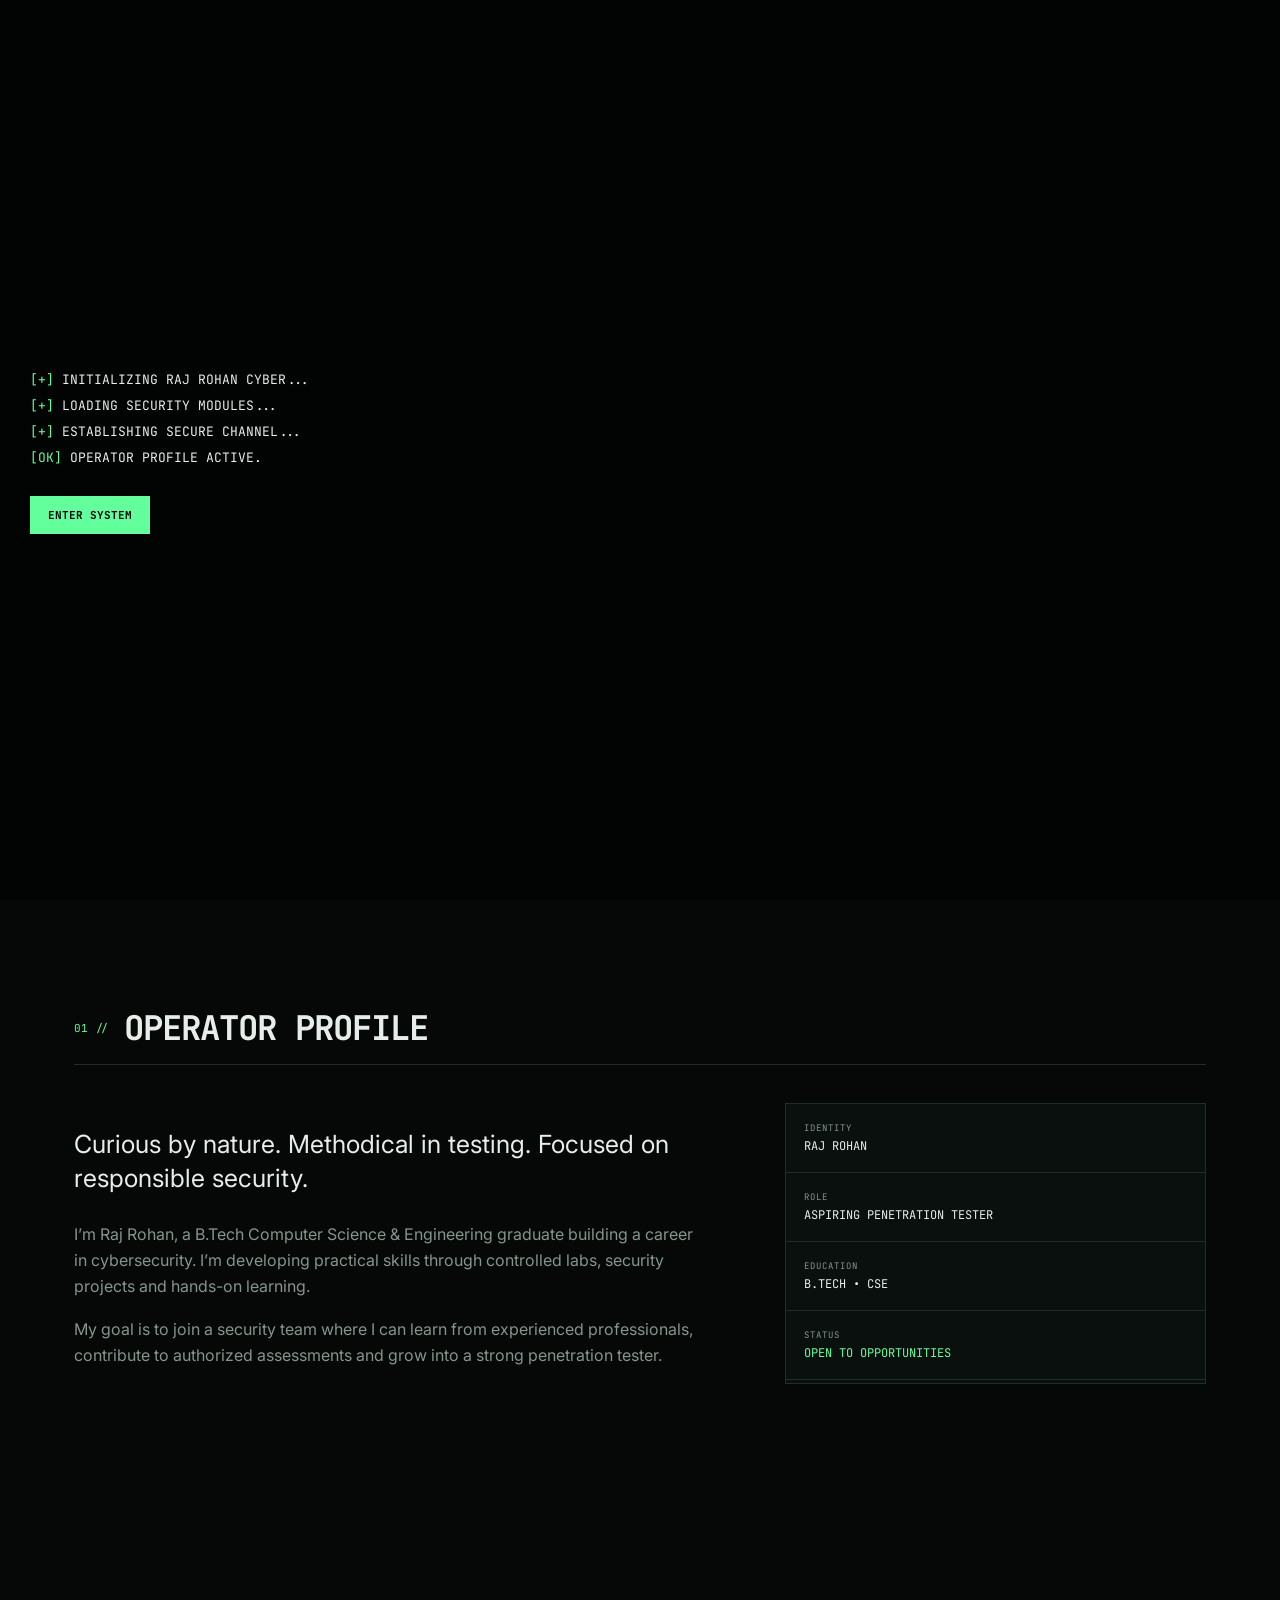
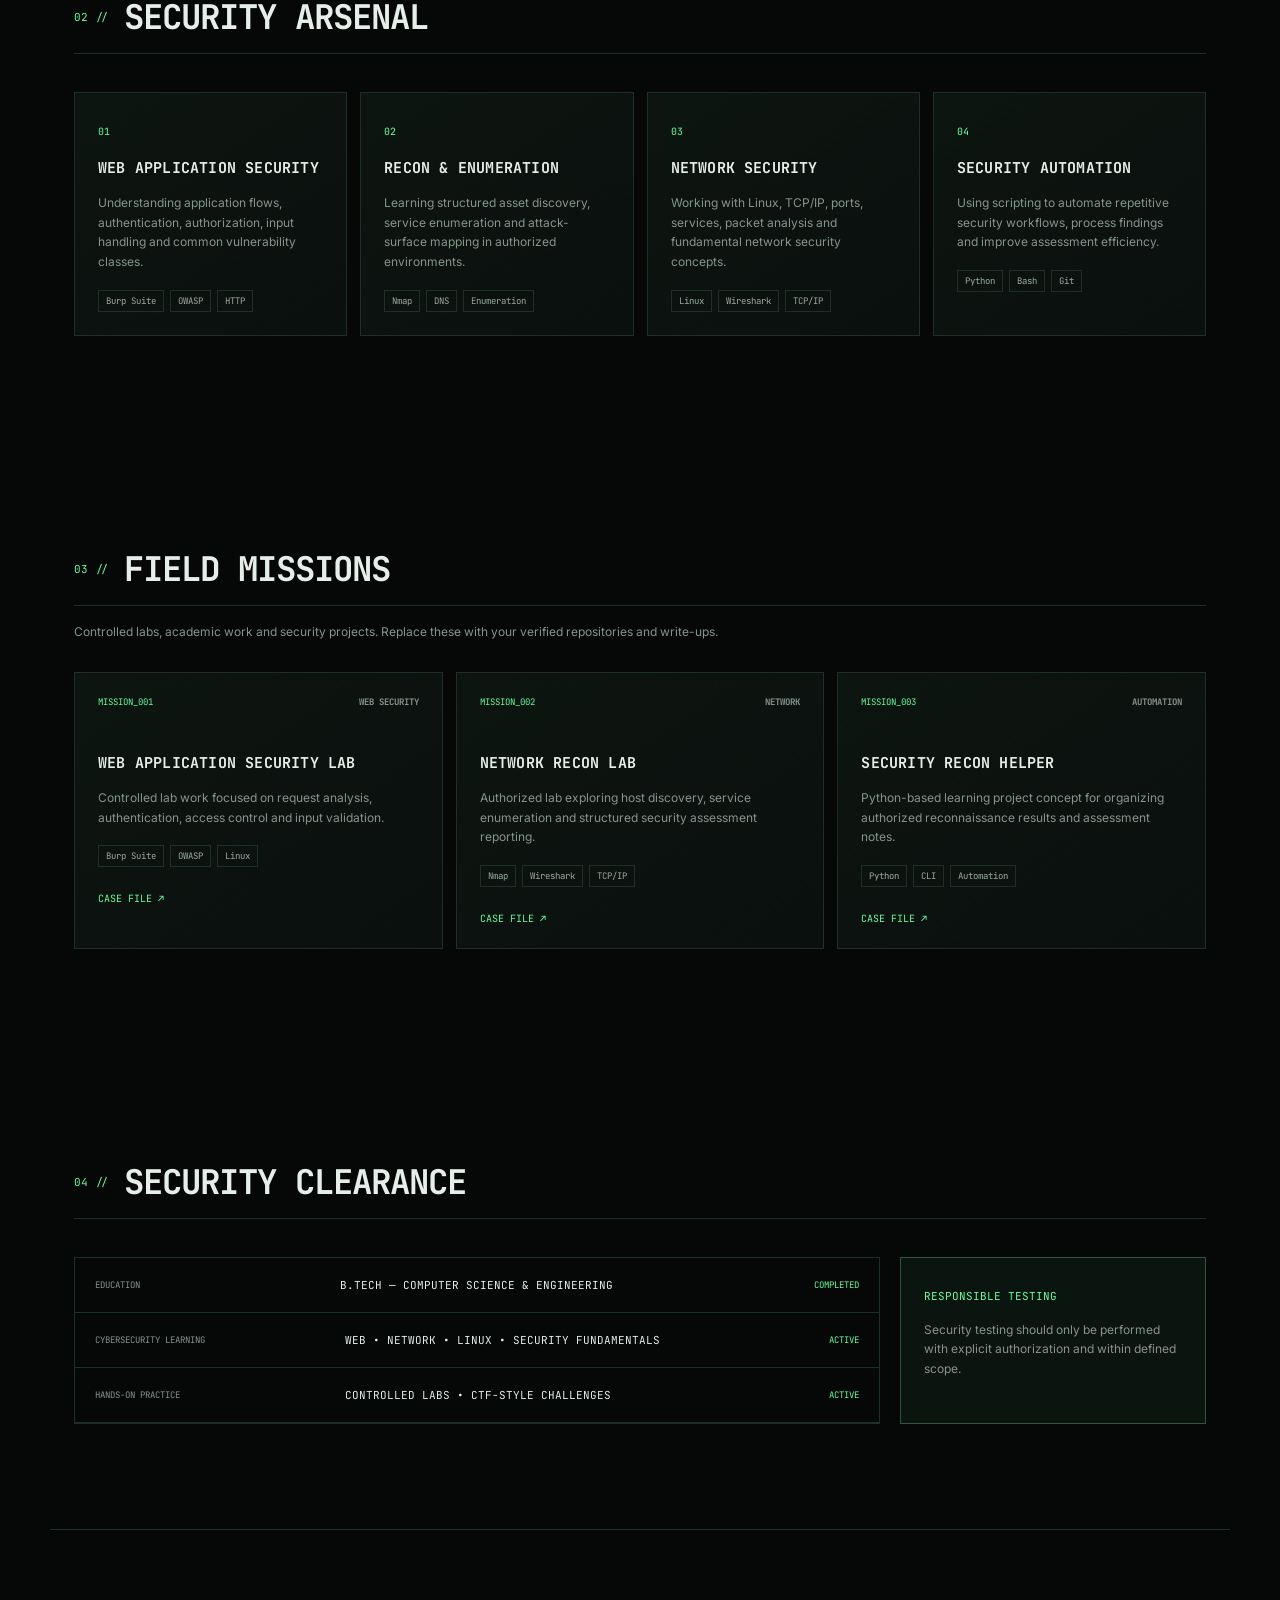
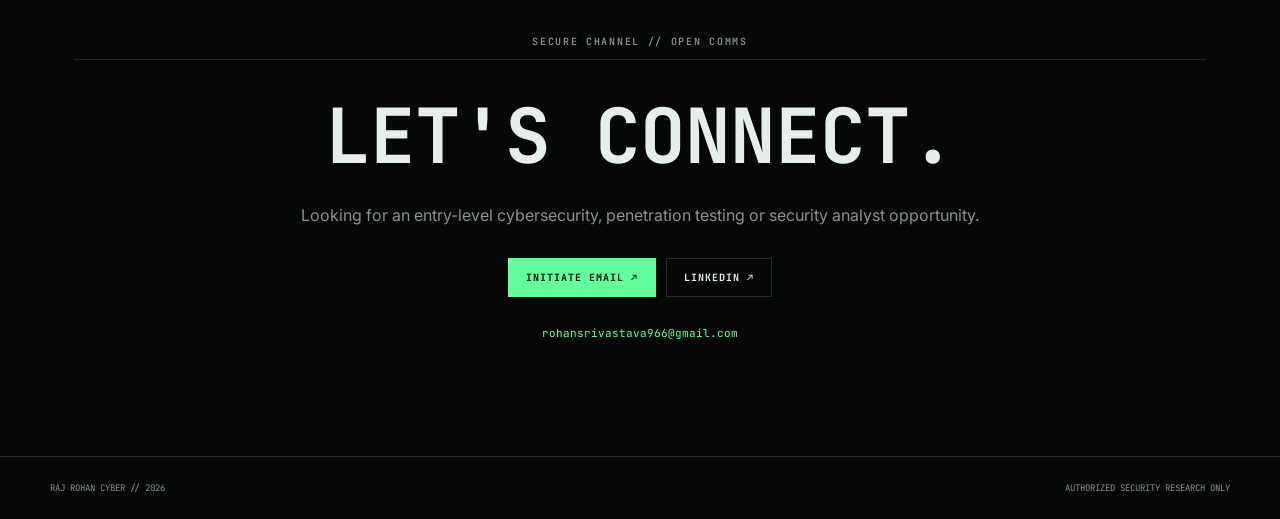
==== index.html @ 2390c6e9 "Add files via upload" ====
<!doctype html>
<html lang="en">
<head>
<meta charset="utf-8"><meta name="viewport" content="width=device-width,initial-scale=1">
<meta name="description" content="RajRohan-Cyber — Cybersecurity and penetration testing portfolio">
<title>RAJ ROHAN CYBER // SECURITY OPERATIONS</title>
<link rel="preconnect" href="https://fonts.googleapis.com"><link rel="preconnect" href="https://fonts.gstatic.com" crossorigin>
<link href="https://fonts.googleapis.com/css2?family=Inter:wght@400;500;600;700;800&family=JetBrains+Mono:wght@400;500;600;700&display=swap" rel="stylesheet">
<link rel="stylesheet" href="style.css">
</head>
<body>
<div class="scanlines"></div><div class="boot" id="boot"><div><span class="accent">[+]</span> INITIALIZING RAJ ROHAN CYBER...</div><div><span class="accent">[+]</span> LOADING SECURITY MODULES...</div><div><span class="accent">[+]</span> ESTABLISHING SECURE CHANNEL...</div><div><span class="accent">[OK]</span> OPERATOR PROFILE ACTIVE.</div><button id="enter">ENTER SYSTEM</button></div>

<header>
<a class="brand" href="#home"><span>RR</span> RAJ ROHAN CYBER</a>
<nav><a href="#operator">Operator</a><a href="#arsenal">Arsenal</a><a href="#missions">Missions</a><a href="#clearance">Clearance</a><a href="#comms">Comms</a></nav>
<button id="theme" title="Toggle display">◐</button><button id="menu">☰</button>
</header>

<main>
<section id="home" class="hero">
<div class="hero-left">
<div class="system">SYSTEM // SECURITY OPERATIONS <span>ONLINE</span></div>
<p class="kicker">CYBERSECURITY • PENTESTING • COMPUTER SCIENCE</p>
<h1>Raj Rohan<br><span>Cybersecurity.</span></h1>
<p class="hero-text">Aspiring penetration tester and Computer Science Engineer focused on web application security, network security, reconnaissance and security automation.</p>
<div class="buttons"><a class="btn primary" href="#missions">VIEW MISSIONS ↗</a><a class="btn" href="assets/Raj-Rohan-Resume.pdf" download>DOWNLOAD RESUME ↓</a></div>
<div class="links"><a href="https://github.com/RajRohan-Cyber" target="_blank">GITHUB ↗</a><a href="https://www.linkedin.com/in/i-am-raj-rohan" target="_blank">LINKEDIN ↗</a><a href="mailto:rohansrivastava966@gmail.com">EMAIL ↗</a></div>
</div>
<div class="console"><div class="console-head"><i></i><i></i><i></i><span>secure-shell // raj@cyber</span></div><div class="console-body"><p><b>$</b> whoami</p><p class="out">raj_rohan_cyber</p><p><b>$</b> cat objective.txt</p><p class="out">find weaknesses.<br>understand impact.<br>document remediation.</p><p><b>$</b> ./status</p><p class="green">[+] AUTHORIZED LABS / LEARNING / BUILDING</p><p><b>$</b> <span class="blink">_</span></p></div></div>
</section>

<section id="operator" class="section">
<div class="section-title"><span>01 //</span><h2>OPERATOR PROFILE</h2></div>
<div class="operator-grid"><div><p class="lead">Curious by nature. Methodical in testing. Focused on responsible security.</p><p>I’m Raj Rohan, a B.Tech Computer Science & Engineering graduate building a career in cybersecurity. I’m developing practical skills through controlled labs, security projects and hands-on learning.</p><p>My goal is to join a security team where I can learn from experienced professionals, contribute to authorized assessments and grow into a strong penetration tester.</p></div>
<div class="readout"><div><small>IDENTITY</small><strong>RAJ ROHAN</strong></div><div><small>ROLE</small><strong>ASPIRING PENETRATION TESTER</strong></div><div><small>EDUCATION</small><strong>B.TECH • CSE</strong></div><div><small>STATUS</small><strong class="green">OPEN TO OPPORTUNITIES</strong></div></div></div>
</section>

<section id="arsenal" class="section">
<div class="section-title"><span>02 //</span><h2>SECURITY ARSENAL</h2></div>
<div class="arsenal-grid">
<article><b class="num">01</b><h3>WEB APPLICATION SECURITY</h3><p>Understanding application flows, authentication, authorization, input handling and common vulnerability classes.</p><div class="chips"><span>Burp Suite</span><span>OWASP</span><span>HTTP</span></div></article>
<article><b class="num">02</b><h3>RECON & ENUMERATION</h3><p>Learning structured asset discovery, service enumeration and attack-surface mapping in authorized environments.</p><div class="chips"><span>Nmap</span><span>DNS</span><span>Enumeration</span></div></article>
<article><b class="num">03</b><h3>NETWORK SECURITY</h3><p>Working with Linux, TCP/IP, ports, services, packet analysis and fundamental network security concepts.</p><div class="chips"><span>Linux</span><span>Wireshark</span><span>TCP/IP</span></div></article>
<article><b class="num">04</b><h3>SECURITY AUTOMATION</h3><p>Using scripting to automate repetitive security workflows, process findings and improve assessment efficiency.</p><div class="chips"><span>Python</span><span>Bash</span><span>Git</span></div></article>
</div></section>

<section id="missions" class="section">
<div class="section-title"><span>03 //</span><h2>FIELD MISSIONS</h2></div><p class="sub">Controlled labs, academic work and security projects. Replace these with your verified repositories and write-ups.</p>
<div class="missions">
<article><div class="mission-top"><span>MISSION_001</span><b>WEB SECURITY</b></div><h3>WEB APPLICATION SECURITY LAB</h3><p>Controlled lab work focused on request analysis, authentication, access control and input validation.</p><div class="chips"><span>Burp Suite</span><span>OWASP</span><span>Linux</span></div><a href="https://github.com/RajRohan-Cyber" target="_blank">CASE FILE ↗</a></article>
<article><div class="mission-top"><span>MISSION_002</span><b>NETWORK</b></div><h3>NETWORK RECON LAB</h3><p>Authorized lab exploring host discovery, service enumeration and structured security assessment reporting.</p><div class="chips"><span>Nmap</span><span>Wireshark</span><span>TCP/IP</span></div><a href="https://github.com/RajRohan-Cyber" target="_blank">CASE FILE ↗</a></article>
<article><div class="mission-top"><span>MISSION_003</span><b>AUTOMATION</b></div><h3>SECURITY RECON HELPER</h3><p>Python-based learning project concept for organizing authorized reconnaissance results and assessment notes.</p><div class="chips"><span>Python</span><span>CLI</span><span>Automation</span></div><a href="https://github.com/RajRohan-Cyber" target="_blank">CASE FILE ↗</a></article>
</div></section>

<section id="clearance" class="section">
<div class="section-title"><span>04 //</span><h2>SECURITY CLEARANCE</h2></div>
<div class="clearance-grid"><div class="clearance-main"><div class="clearance-row"><span>EDUCATION</span><strong>B.TECH — COMPUTER SCIENCE & ENGINEERING</strong><em>COMPLETED</em></div><div class="clearance-row"><span>CYBERSECURITY LEARNING</span><strong>WEB • NETWORK • LINUX • SECURITY FUNDAMENTALS</strong><em>ACTIVE</em></div><div class="clearance-row"><span>HANDS-ON PRACTICE</span><strong>CONTROLLED LABS • CTF-STYLE CHALLENGES</strong><em>ACTIVE</em></div></div><div class="notice"><b>RESPONSIBLE TESTING</b><p>Security testing should only be performed with explicit authorization and within defined scope.</p></div></div>
</section>

<section id="comms" class="section comms">
<div class="system">SECURE CHANNEL // OPEN COMMS</div><h2>LET'S CONNECT.</h2><p>Looking for an entry-level cybersecurity, penetration testing or security analyst opportunity.</p>
<div class="buttons"><a class="btn primary" href="mailto:rohansrivastava966@gmail.com">INITIATE EMAIL ↗</a><a class="btn" href="https://www.linkedin.com/in/i-am-raj-rohan" target="_blank">LINKEDIN ↗</a></div>
<p class="email">rohansrivastava966@gmail.com</p></section>
</main>
<footer><span>RAJ ROHAN CYBER // 2026</span><span>AUTHORIZED SECURITY RESEARCH ONLY</span></footer>
<script src="script.js"></script>
</body></html>
---- style.css ----
:root{--bg:#050807;--panel:#0a100d;--panel2:#0d1511;--text:#e5eee9;--muted:#84958c;--line:#1d3027;--accent:#63ff9d;--dim:#183b28}*{box-sizing:border-box}html{scroll-behavior:smooth}body{margin:0;background:var(--bg);color:var(--text);font-family:Inter,system-ui,sans-serif;line-height:1.65}body:before{content:"";position:fixed;inset:0;pointer-events:none;background:linear-gradient(rgba(99,255,157,.025) 1px,transparent 1px),linear-gradient(90deg,rgba(99,255,157,.025) 1px,transparent 1px);background-size:44px 44px;z-index:-2}.scanlines{position:fixed;inset:0;pointer-events:none;z-index:50;background:repeating-linear-gradient(0deg,transparent 0,transparent 3px,rgba(255,255,255,.012) 4px)}a{color:inherit;text-decoration:none}header{position:sticky;top:0;z-index:40;height:72px;display:flex;align-items:center;justify-content:space-between;padding:0 max(24px,calc((100% - 1180px)/2));background:rgba(5,8,7,.88);backdrop-filter:blur(14px);border-bottom:1px solid var(--line)}.brand{font:700 13px "JetBrains Mono";letter-spacing:.4px}.brand span{display:inline-grid;place-items:center;width:30px;height:30px;margin-right:9px;border:1px solid var(--accent);color:var(--accent)}nav{display:flex;gap:27px}nav a,.links a{font:600 10px "JetBrains Mono";color:var(--muted);letter-spacing:1px}nav a:hover,.links a:hover{color:var(--accent)}header button{background:none;border:1px solid var(--line);color:var(--accent);width:34px;height:34px;cursor:pointer}#menu{display:none}.hero,.section{max-width:1180px;margin:auto}.hero{min-height:calc(100vh - 72px);padding:95px 24px 80px;display:grid;grid-template-columns:1.1fr .9fr;gap:65px;align-items:center}.system{font:600 10px "JetBrains Mono";letter-spacing:1.7px;color:var(--muted);border-bottom:1px solid var(--line);padding-bottom:11px}.system span{float:right;color:var(--accent)}.kicker{font:600 11px "JetBrains Mono";letter-spacing:2px;color:var(--accent);margin-top:28px}h1{font-size:clamp(58px,8vw,100px);line-height:.95;letter-spacing:-6px;margin:14px 0 25px}h1 span{color:var(--muted)}.hero-text{font-size:17px;color:var(--muted);max-width:670px}.buttons{display:flex;gap:10px;margin:29px 0}.btn{display:inline-block;border:1px solid var(--line);padding:12px 17px;font:700 10px "JetBrains Mono";letter-spacing:1px}.btn.primary{background:var(--accent);color:#031008;border-color:var(--accent)}.btn:hover{border-color:var(--accent)}.links{display:flex;gap:24px}.console{border:1px solid var(--line);background:#020403;box-shadow:0 30px 90px #000;border-radius:8px;overflow:hidden}.console-head{height:40px;display:flex;align-items:center;gap:6px;padding:0 13px;border-bottom:1px solid var(--line);background:#09100c}.console-head i{width:8px;height:8px;background:#3b4b42;border-radius:50%}.console-head span{font:10px "JetBrains Mono";color:#687a70;margin-left:auto}.console-body{min-height:330px;padding:28px;font:12px/2 "JetBrains Mono";color:#c6d2cc}.console-body b{color:var(--accent)}.out{padding-left:18px;color:#7e9388}.green{color:var(--accent)!important}.blink{animation:blink 1s infinite}.section{padding:105px 24px}.section-title{display:flex;gap:15px;align-items:center;margin-bottom:38px;border-bottom:1px solid var(--line);padding-bottom:14px}.section-title span{font:11px "JetBrains Mono";color:var(--accent)}h2{font:700 34px "JetBrains Mono";letter-spacing:-1px;margin:0}.operator-grid{display:grid;grid-template-columns:1.2fr .8fr;gap:80px}.lead{font-size:25px;line-height:1.35}.operator-grid p:not(.lead){color:var(--muted);max-width:700px}.readout{border:1px solid var(--line);background:var(--panel)}.readout div{padding:18px;border-bottom:1px solid var(--line);display:grid;gap:4px}.readout small{font:9px "JetBrains Mono";color:var(--muted);letter-spacing:1px}.readout strong{font:12px "JetBrains Mono"}.arsenal-grid,.missions{display:grid;grid-template-columns:repeat(4,1fr);gap:13px}.arsenal-grid article,.missions article{border:1px solid var(--line);background:linear-gradient(145deg,var(--panel2),var(--panel));padding:23px;transition:.25s}.arsenal-grid article:hover,.missions article:hover{border-color:#356347;transform:translateY(-4px)}.num{font:10px "JetBrains Mono";color:var(--accent)}h3{font:700 15px "JetBrains Mono";letter-spacing:.2px}.arsenal-grid p,.missions p,.sub{font-size:12px;color:var(--muted)}.chips{display:flex;gap:6px;flex-wrap:wrap;margin-top:18px}.chips span{border:1px solid var(--line);padding:4px 7px;font:9px "JetBrains Mono";color:#9aaba2}.sub{margin-top:-22px;margin-bottom:30px}.missions{grid-template-columns:repeat(3,1fr)}.mission-top{display:flex;justify-content:space-between;font:9px "JetBrains Mono";color:var(--accent)}.mission-top b{color:var(--muted)}.missions article h3{margin-top:45px}.missions article>a{display:block;margin-top:25px;color:var(--accent);font:10px "JetBrains Mono"}.clearance-grid{display:grid;grid-template-columns:1fr .38fr;gap:20px}.clearance-main{border:1px solid var(--line)}.clearance-row{display:grid;grid-template-columns:1fr 2fr auto;gap:15px;padding:20px;border-bottom:1px solid var(--line);align-items:center}.clearance-row span,.clearance-row em{font:9px "JetBrains Mono";color:var(--muted);font-style:normal}.clearance-row strong{font:11px "JetBrains Mono"}.clearance-row em{color:var(--accent)}.notice{border:1px solid #32543e;background:#09150e;padding:23px}.notice b{font:11px "JetBrains Mono";color:var(--accent)}.notice p{font-size:12px;color:var(--muted)}.comms{border-top:1px solid var(--line);text-align:center}.comms h2{font-size:clamp(40px,7vw,76px);margin:25px 0 5px}.comms>p:not(.email){color:var(--muted)}.comms .buttons{justify-content:center}.email{font:11px "JetBrains Mono";color:var(--accent)}footer{border-top:1px solid var(--line);padding:25px max(24px,calc((100% - 1180px)/2));display:flex;justify-content:space-between;color:var(--muted);font:9px "JetBrains Mono"}.boot{position:fixed;inset:0;background:#020403;z-index:100;display:grid;align-content:center;padding:30px;font:13px/2 "JetBrains Mono";transition:opacity .6s}.boot.hide{opacity:0;pointer-events:none}.boot button{margin-top:25px;width:max-content;padding:12px 18px;background:var(--accent);border:0;font:700 11px "JetBrains Mono";cursor:pointer}.accent{color:var(--accent)}@keyframes blink{50%{opacity:0}}@media(max-width:850px){nav{display:none}#menu{display:block}.hero{grid-template-columns:1fr;padding-top:70px}.operator-grid,.clearance-grid{grid-template-columns:1fr}.arsenal-grid{grid-template-columns:1fr 1fr}.missions{grid-template-columns:1fr}.clearance-row{grid-template-columns:1fr}.section{padding:75px 20px}}@media(max-width:550px){h1{font-size:56px;letter-spacing:-4px}.arsenal-grid{grid-template-columns:1fr}.buttons{flex-direction:column}.btn{text-align:center}.links{flex-wrap:wrap}footer{flex-direction:column;gap:8px}}
.light{filter:none}
body.light{--bg:#eef5f0;--panel:#f8fcf9;--panel2:#fff;--text:#102017;--muted:#5b7063;--line:#cfded5;--accent:#008d48}body.light header{background:rgba(238,245,240,.9)}body.light .console{background:#07100b;color:#dceee2}
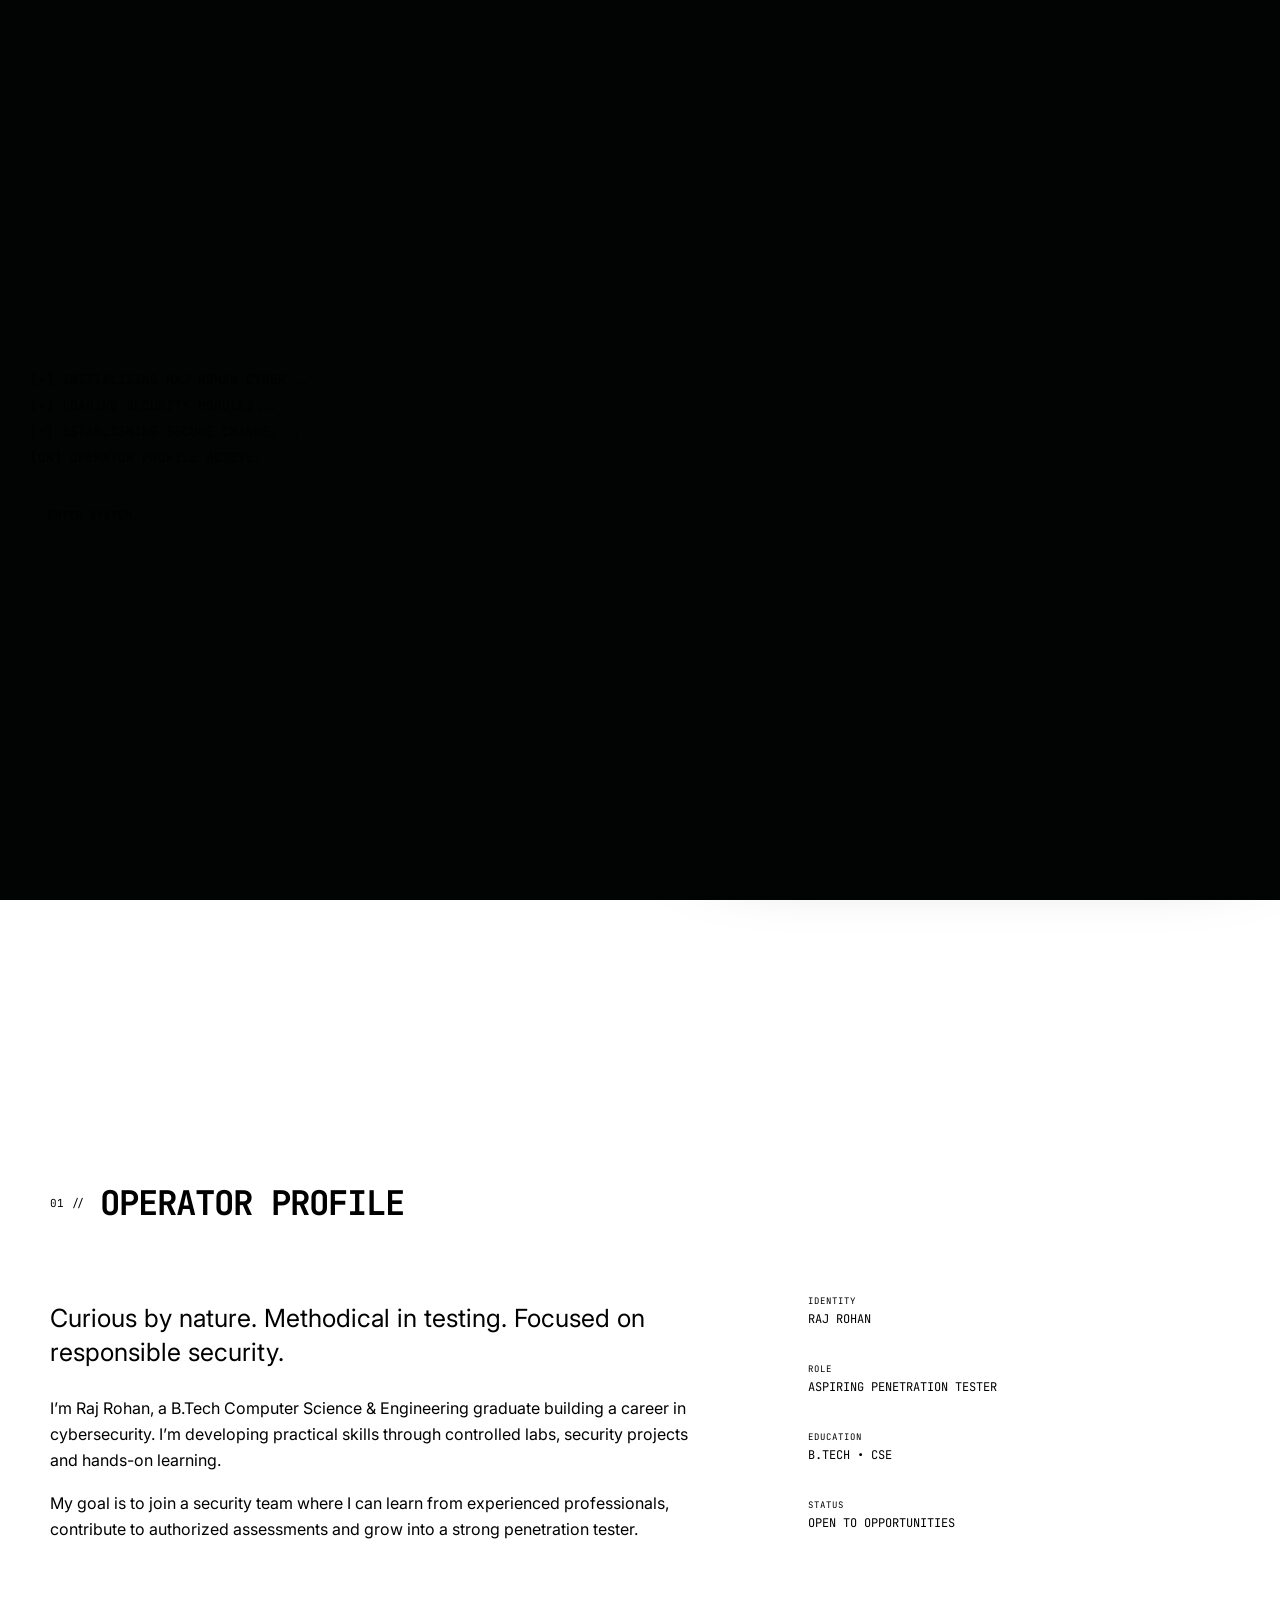
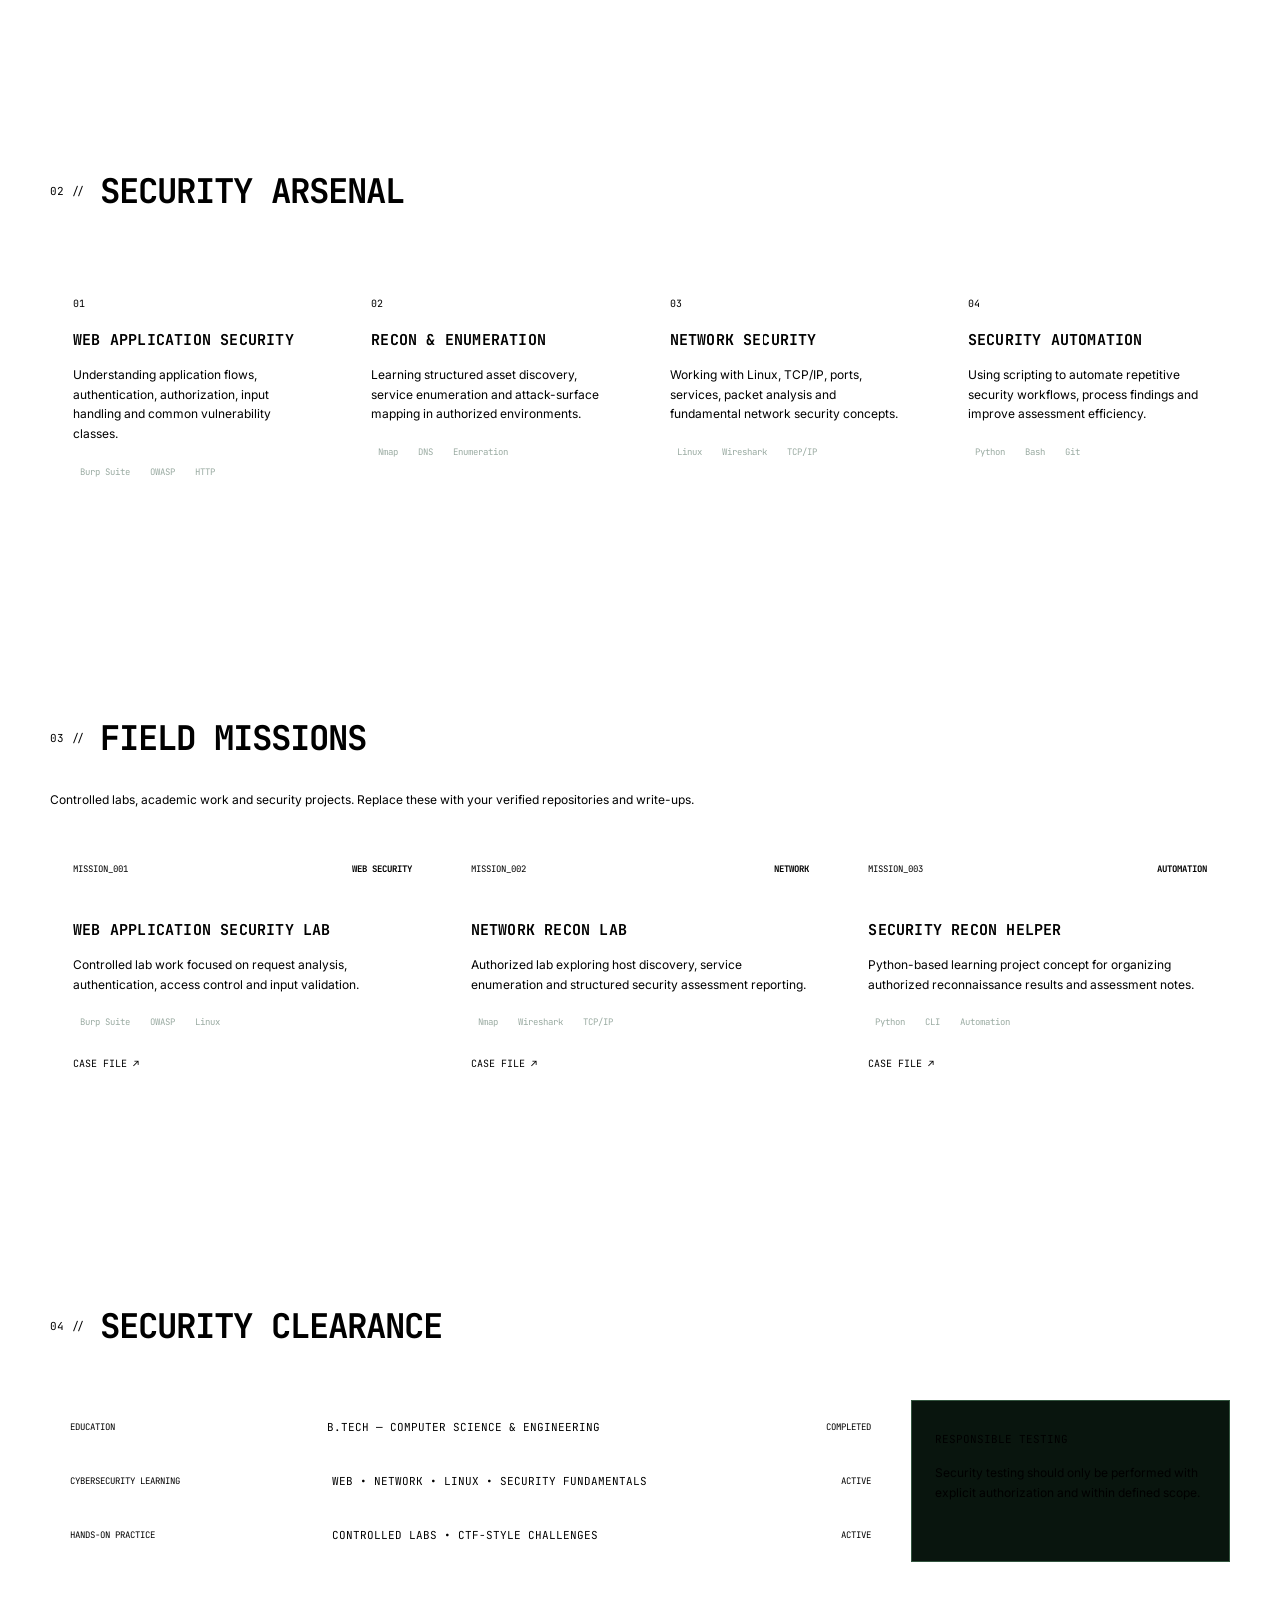
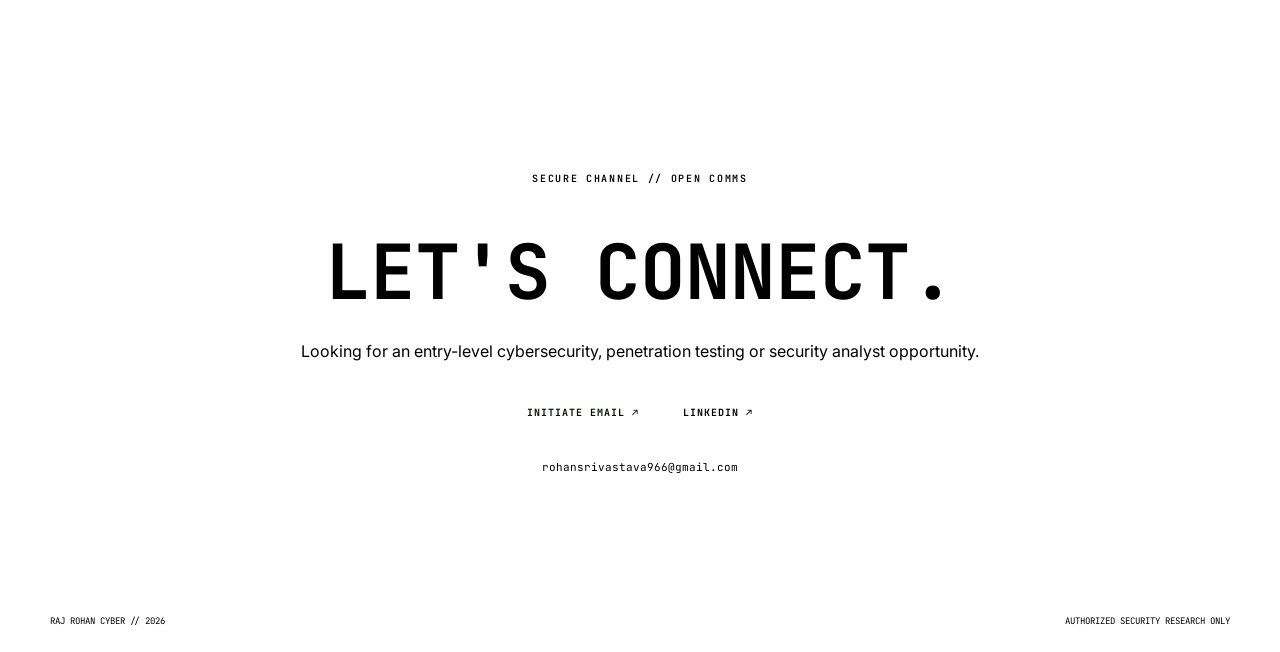
==== commit d73ce7e3: "Update index.html" ====
--- a/index.html
+++ b/index.html
@@ -24,7 +24,11 @@
 <p class="kicker">CYBERSECURITY • PENTESTING • COMPUTER SCIENCE</p>
 <h1>Raj Rohan<br><span>Cybersecurity.</span></h1>
 <p class="hero-text">Aspiring penetration tester and Computer Science Engineer focused on web application security, network security, reconnaissance and security automation.</p>
-<div class="buttons"><a class="btn primary" href="#missions">VIEW MISSIONS ↗</a><a class="btn" href="assets/Raj-Rohan-Resume.pdf" download>DOWNLOAD RESUME ↓</a></div>
+<div class="buttons"><a class="btn primary" href="#missions">VIEW MISSIONS ↗</a><a class="btn primary" href="resume/" target="_blank" rel="noopener noreferrer">
+    VIEW RESUME
+</a><a class="btn" href="resume/index.html" download="Raj-Rohan-Cyber-Resume.html">
+    DOWNLOAD RESUME
+</a></div>
 <div class="links"><a href="https://github.com/RajRohan-Cyber" target="_blank">GITHUB ↗</a><a href="https://www.linkedin.com/in/i-am-raj-rohan" target="_blank">LINKEDIN ↗</a><a href="mailto:rohansrivastava966@gmail.com">EMAIL ↗</a></div>
 </div>
 <div class="console"><div class="console-head"><i></i><i></i><i></i><span>secure-shell // raj@cyber</span></div><div class="console-body"><p><b>$</b> whoami</p><p class="out">raj_rohan_cyber</p><p><b>$</b> cat objective.txt</p><p class="out">find weaknesses.<br>understand impact.<br>document remediation.</p><p><b>$</b> ./status</p><p class="green">[+] AUTHORIZED LABS / LEARNING / BUILDING</p><p><b>$</b> <span class="blink">_</span></p></div></div>
@@ -65,4 +69,4 @@
 </main>
 <footer><span>RAJ ROHAN CYBER // 2026</span><span>AUTHORIZED SECURITY RESEARCH ONLY</span></footer>
 <script src="script.js"></script>
-</body></html>+</body></html>
--- a/style.css
+++ b/style.css
@@ -1,3 +1,620 @@
-:root{--bg:#050807;--panel:#0a100d;--panel2:#0d1511;--text:#e5eee9;--muted:#84958c;--line:#1d3027;--accent:#63ff9d;--dim:#183b28}*{box-sizing:border-box}html{scroll-behavior:smooth}body{margin:0;background:var(--bg);color:var(--text);font-family:Inter,system-ui,sans-serif;line-height:1.65}body:before{content:"";position:fixed;inset:0;pointer-events:none;background:linear-gradient(rgba(99,255,157,.025) 1px,transparent 1px),linear-gradient(90deg,rgba(99,255,157,.025) 1px,transparent 1px);background-size:44px 44px;z-index:-2}.scanlines{position:fixed;inset:0;pointer-events:none;z-index:50;background:repeating-linear-gradient(0deg,transparent 0,transparent 3px,rgba(255,255,255,.012) 4px)}a{color:inherit;text-decoration:none}header{position:sticky;top:0;z-index:40;height:72px;display:flex;align-items:center;justify-content:space-between;padding:0 max(24px,calc((100% - 1180px)/2));background:rgba(5,8,7,.88);backdrop-filter:blur(14px);border-bottom:1px solid var(--line)}.brand{font:700 13px "JetBrains Mono";letter-spacing:.4px}.brand span{display:inline-grid;place-items:center;width:30px;height:30px;margin-right:9px;border:1px solid var(--accent);color:var(--accent)}nav{display:flex;gap:27px}nav a,.links a{font:600 10px "JetBrains Mono";color:var(--muted);letter-spacing:1px}nav a:hover,.links a:hover{color:var(--accent)}header button{background:none;border:1px solid var(--line);color:var(--accent);width:34px;height:34px;cursor:pointer}#menu{display:none}.hero,.section{max-width:1180px;margin:auto}.hero{min-height:calc(100vh - 72px);padding:95px 24px 80px;display:grid;grid-template-columns:1.1fr .9fr;gap:65px;align-items:center}.system{font:600 10px "JetBrains Mono";letter-spacing:1.7px;color:var(--muted);border-bottom:1px solid var(--line);padding-bottom:11px}.system span{float:right;color:var(--accent)}.kicker{font:600 11px "JetBrains Mono";letter-spacing:2px;color:var(--accent);margin-top:28px}h1{font-size:clamp(58px,8vw,100px);line-height:.95;letter-spacing:-6px;margin:14px 0 25px}h1 span{color:var(--muted)}.hero-text{font-size:17px;color:var(--muted);max-width:670px}.buttons{display:flex;gap:10px;margin:29px 0}.btn{display:inline-block;border:1px solid var(--line);padding:12px 17px;font:700 10px "JetBrains Mono";letter-spacing:1px}.btn.primary{background:var(--accent);color:#031008;border-color:var(--accent)}.btn:hover{border-color:var(--accent)}.links{display:flex;gap:24px}.console{border:1px solid var(--line);background:#020403;box-shadow:0 30px 90px #000;border-radius:8px;overflow:hidden}.console-head{height:40px;display:flex;align-items:center;gap:6px;padding:0 13px;border-bottom:1px solid var(--line);background:#09100c}.console-head i{width:8px;height:8px;background:#3b4b42;border-radius:50%}.console-head span{font:10px "JetBrains Mono";color:#687a70;margin-left:auto}.console-body{min-height:330px;padding:28px;font:12px/2 "JetBrains Mono";color:#c6d2cc}.console-body b{color:var(--accent)}.out{padding-left:18px;color:#7e9388}.green{color:var(--accent)!important}.blink{animation:blink 1s infinite}.section{padding:105px 24px}.section-title{display:flex;gap:15px;align-items:center;margin-bottom:38px;border-bottom:1px solid var(--line);padding-bottom:14px}.section-title span{font:11px "JetBrains Mono";color:var(--accent)}h2{font:700 34px "JetBrains Mono";letter-spacing:-1px;margin:0}.operator-grid{display:grid;grid-template-columns:1.2fr .8fr;gap:80px}.lead{font-size:25px;line-height:1.35}.operator-grid p:not(.lead){color:var(--muted);max-width:700px}.readout{border:1px solid var(--line);background:var(--panel)}.readout div{padding:18px;border-bottom:1px solid var(--line);display:grid;gap:4px}.readout small{font:9px "JetBrains Mono";color:var(--muted);letter-spacing:1px}.readout strong{font:12px "JetBrains Mono"}.arsenal-grid,.missions{display:grid;grid-template-columns:repeat(4,1fr);gap:13px}.arsenal-grid article,.missions article{border:1px solid var(--line);background:linear-gradient(145deg,var(--panel2),var(--panel));padding:23px;transition:.25s}.arsenal-grid article:hover,.missions article:hover{border-color:#356347;transform:translateY(-4px)}.num{font:10px "JetBrains Mono";color:var(--accent)}h3{font:700 15px "JetBrains Mono";letter-spacing:.2px}.arsenal-grid p,.missions p,.sub{font-size:12px;color:var(--muted)}.chips{display:flex;gap:6px;flex-wrap:wrap;margin-top:18px}.chips span{border:1px solid var(--line);padding:4px 7px;font:9px "JetBrains Mono";color:#9aaba2}.sub{margin-top:-22px;margin-bottom:30px}.missions{grid-template-columns:repeat(3,1fr)}.mission-top{display:flex;justify-content:space-between;font:9px "JetBrains Mono";color:var(--accent)}.mission-top b{color:var(--muted)}.missions article h3{margin-top:45px}.missions article>a{display:block;margin-top:25px;color:var(--accent);font:10px "JetBrains Mono"}.clearance-grid{display:grid;grid-template-columns:1fr .38fr;gap:20px}.clearance-main{border:1px solid var(--line)}.clearance-row{display:grid;grid-template-columns:1fr 2fr auto;gap:15px;padding:20px;border-bottom:1px solid var(--line);align-items:center}.clearance-row span,.clearance-row em{font:9px "JetBrains Mono";color:var(--muted);font-style:normal}.clearance-row strong{font:11px "JetBrains Mono"}.clearance-row em{color:var(--accent)}.notice{border:1px solid #32543e;background:#09150e;padding:23px}.notice b{font:11px "JetBrains Mono";color:var(--accent)}.notice p{font-size:12px;color:var(--muted)}.comms{border-top:1px solid var(--line);text-align:center}.comms h2{font-size:clamp(40px,7vw,76px);margin:25px 0 5px}.comms>p:not(.email){color:var(--muted)}.comms .buttons{justify-content:center}.email{font:11px "JetBrains Mono";color:var(--accent)}footer{border-top:1px solid var(--line);padding:25px max(24px,calc((100% - 1180px)/2));display:flex;justify-content:space-between;color:var(--muted);font:9px "JetBrains Mono"}.boot{position:fixed;inset:0;background:#020403;z-index:100;display:grid;align-content:center;padding:30px;font:13px/2 "JetBrains Mono";transition:opacity .6s}.boot.hide{opacity:0;pointer-events:none}.boot button{margin-top:25px;width:max-content;padding:12px 18px;background:var(--accent);border:0;font:700 11px "JetBrains Mono";cursor:pointer}.accent{color:var(--accent)}@keyframes blink{50%{opacity:0}}@media(max-width:850px){nav{display:none}#menu{display:block}.hero{grid-template-columns:1fr;padding-top:70px}.operator-grid,.clearance-grid{grid-template-columns:1fr}.arsenal-grid{grid-template-columns:1fr 1fr}.missions{grid-template-columns:1fr}.clearance-row{grid-template-columns:1fr}.section{padding:75px 20px}}@media(max-width:550px){h1{font-size:56px;letter-spacing:-4px}.arsenal-grid{grid-template-columns:1fr}.buttons{flex-direction:column}.btn{text-align:center}.links{flex-wrap:wrap}footer{flex-direction:column;gap:8px}}
-.light{filter:none}
-body.light{--bg:#eef5f0;--panel:#f8fcf9;--panel2:#fff;--text:#102017;--muted:#5b7063;--line:#cfded5;--accent:#008d48}body.light header{background:rgba(238,245,240,.9)}body.light .console{background:#07100b;color:#dceee2}
+from pathlib import Path
+
+css = r''':root {
+    --bg: #050807;
+    --panel: #0a100d;
+    --panel2: #0d1511;
+    --text: #e5eee9;
+    --muted: #84958c;
+    --line: #1d3027;
+    --accent: #63ff9d;
+    --dim: #183b28;
+}
+
+* {
+    box-sizing: border-box;
+}
+
+html {
+    scroll-behavior: smooth;
+}
+
+body {
+    margin: 0;
+    background: var(--bg);
+    color: var(--text);
+    font-family: Inter, system-ui, sans-serif;
+    line-height: 1.65;
+}
+
+body:before {
+    content: "";
+    position: fixed;
+    inset: 0;
+    pointer-events: none;
+    background:
+        linear-gradient(
+            rgba(99, 255, 157, 0.025) 1px,
+            transparent 1px
+        ),
+        linear-gradient(
+            90deg,
+            rgba(99, 255, 157, 0.025) 1px,
+            transparent 1px
+        );
+    background-size: 44px 44px;
+    z-index: -2;
+}
+
+.scanlines {
+    position: fixed;
+    inset: 0;
+    pointer-events: none;
+    z-index: 50;
+    background: repeating-linear-gradient(
+        0deg,
+        transparent 0,
+        transparent 3px,
+        rgba(255, 255, 255, 0.012) 4px
+    );
+}
+
+a {
+    color: inherit;
+    text-decoration: none;
+}
+
+header {
+    position: sticky;
+    top: 0;
+    z-index: 40;
+    height: 72px;
+    display: flex;
+    align-items: center;
+    justify-content: space-between;
+    padding: 0 max(24px, calc((100% - 1180px) / 2));
+    background: rgba(5, 8, 7, 0.88);
+    backdrop-filter: blur(14px);
+    border-bottom: 1px solid var(--line);
+}
+
+.brand {
+    font: 700 13px "JetBrains Mono";
+    letter-spacing: 0.4px;
+}
+
+.brand span {
+    display: inline-grid;
+    place-items: center;
+    width: 30px;
+    height: 30px;
+    margin-right: 9px;
+    border: 1px solid var(--accent);
+    color: var(--accent);
+}
+
+nav {
+    display: flex;
+    gap: 27px;
+}
+
+nav a,
+.links a {
+    font: 600 10px "JetBrains Mono";
+    color: var(--muted);
+    letter-spacing: 1px;
+}
+
+nav a:hover,
+.links a:hover {
+    color: var(--accent);
+}
+
+header button {
+    background: none;
+    border: 1px solid var(--line);
+    color: var(--accent);
+    width: 34px;
+    height: 34px;
+    cursor: pointer;
+}
+
+#menu {
+    display: none;
+}
+
+.hero,
+.section {
+    max-width: 1180px;
+    margin: auto;
+}
+
+.hero {
+    min-height: calc(100vh - 72px);
+    padding: 95px 24px 80px;
+    display: grid;
+    grid-template-columns: 1.1fr 0.9fr;
+    gap: 65px;
+    align-items: center;
+}
+
+.system {
+    font: 600 10px "JetBrains Mono";
+    letter-spacing: 1.7px;
+    color: var(--muted);
+    border-bottom: 1px solid var(--line);
+    padding-bottom: 11px;
+}
+
+.system span {
+    float: right;
+    color: var(--accent);
+}
+
+.kicker {
+    font: 600 11px "JetBrains Mono";
+    letter-spacing: 2px;
+    color: var(--accent);
+    margin-top: 28px;
+}
+
+h1 {
+    font-size: clamp(58px, 8vw, 100px);
+    line-height: 0.95;
+    letter-spacing: -6px;
+    margin: 14px 0 25px;
+}
+
+h1 span {
+    color: var(--muted);
+}
+
+.hero-text {
+    font-size: 17px;
+    color: var(--muted);
+    max-width: 670px;
+}
+
+.buttons {
+    display: flex;
+    gap: 10px;
+    margin: 29px 0;
+}
+
+.btn {
+    display: inline-block;
+    border: 1px solid var(--line);
+    padding: 12px 17px;
+    font: 700 10px "JetBrains Mono";
+    letter-spacing: 1px;
+}
+
+.btn.primary {
+    background: var(--accent);
+    color: #031008;
+    border-color: var(--accent);
+}
+
+.btn:hover {
+    border-color: var(--accent);
+}
+
+.links {
+    display: flex;
+    gap: 24px;
+}
+
+.console {
+    border: 1px solid var(--line);
+    background: #020403;
+    box-shadow: 0 30px 90px #000;
+    border-radius: 8px;
+    overflow: hidden;
+}
+
+.console-head {
+    height: 40px;
+    display: flex;
+    align-items: center;
+    gap: 6px;
+    padding: 0 13px;
+    border-bottom: 1px solid var(--line);
+    background: #09100c;
+}
+
+.console-head i {
+    width: 8px;
+    height: 8px;
+    background: #3b4b42;
+    border-radius: 50%;
+}
+
+.console-head span {
+    font: 10px "JetBrains Mono";
+    color: #687a70;
+    margin-left: auto;
+}
+
+.console-body {
+    min-height: 330px;
+    padding: 28px;
+    font: 12px/2 "JetBrains Mono";
+    color: #c6d2cc;
+}
+
+.console-body b {
+    color: var(--accent);
+}
+
+.out {
+    padding-left: 18px;
+    color: #7e9388;
+}
+
+.green {
+    color: var(--accent) !important;
+}
+
+.blink {
+    animation: blink 1s infinite;
+}
+
+.section {
+    padding: 105px 24px;
+}
+
+.section-title {
+    display: flex;
+    gap: 15px;
+    align-items: center;
+    margin-bottom: 38px;
+    border-bottom: 1px solid var(--line);
+    padding-bottom: 14px;
+}
+
+.section-title span {
+    font: 11px "JetBrains Mono";
+    color: var(--accent);
+}
+
+h2 {
+    font: 700 34px "JetBrains Mono";
+    letter-spacing: -1px;
+    margin: 0;
+}
+
+.operator-grid {
+    display: grid;
+    grid-template-columns: 1.2fr 0.8fr;
+    gap: 80px;
+}
+
+.lead {
+    font-size: 25px;
+    line-height: 1.35;
+}
+
+.operator-grid p:not(.lead) {
+    color: var(--muted);
+    max-width: 700px;
+}
+
+.readout {
+    border: 1px solid var(--line);
+    background: var(--panel);
+}
+
+.readout div {
+    padding: 18px;
+    border-bottom: 1px solid var(--line);
+    display: grid;
+    gap: 4px;
+}
+
+.readout small {
+    font: 9px "JetBrains Mono";
+    color: var(--muted);
+    letter-spacing: 1px;
+}
+
+.readout strong {
+    font: 12px "JetBrains Mono";
+}
+
+.arsenal-grid,
+.missions {
+    display: grid;
+    grid-template-columns: repeat(4, 1fr);
+    gap: 13px;
+}
+
+.arsenal-grid article,
+.missions article {
+    border: 1px solid var(--line);
+    background: linear-gradient(
+        145deg,
+        var(--panel2),
+        var(--panel)
+    );
+    padding: 23px;
+    transition: 0.25s;
+}
+
+.arsenal-grid article:hover,
+.missions article:hover {
+    border-color: #356347;
+    transform: translateY(-4px);
+}
+
+.num {
+    font: 10px "JetBrains Mono";
+    color: var(--accent);
+}
+
+h3 {
+    font: 700 15px "JetBrains Mono";
+    letter-spacing: 0.2px;
+}
+
+.arsenal-grid p,
+.missions p,
+.sub {
+    font-size: 12px;
+    color: var(--muted);
+}
+
+.chips {
+    display: flex;
+    gap: 6px;
+    flex-wrap: wrap;
+    margin-top: 18px;
+}
+
+.chips span {
+    border: 1px solid var(--line);
+    padding: 4px 7px;
+    font: 9px "JetBrains Mono";
+    color: #9aaba2;
+}
+
+.sub {
+    margin-top: -22px;
+    margin-bottom: 30px;
+}
+
+.missions {
+    grid-template-columns: repeat(3, 1fr);
+}
+
+.mission-top {
+    display: flex;
+    justify-content: space-between;
+    font: 9px "JetBrains Mono";
+    color: var(--accent);
+}
+
+.mission-top b {
+    color: var(--muted);
+}
+
+.missions article h3 {
+    margin-top: 45px;
+}
+
+.missions article > a {
+    display: block;
+    margin-top: 25px;
+    color: var(--accent);
+    font: 10px "JetBrains Mono";
+}
+
+.clearance-grid {
+    display: grid;
+    grid-template-columns: 1fr 0.38fr;
+    gap: 20px;
+}
+
+.clearance-main {
+    border: 1px solid var(--line);
+}
+
+.clearance-row {
+    display: grid;
+    grid-template-columns: 1fr 2fr auto;
+    gap: 15px;
+    padding: 20px;
+    border-bottom: 1px solid var(--line);
+    align-items: center;
+}
+
+.clearance-row span,
+.clearance-row em {
+    font: 9px "JetBrains Mono";
+    color: var(--muted);
+    font-style: normal;
+}
+
+.clearance-row strong {
+    font: 11px "JetBrains Mono";
+}
+
+.clearance-row em {
+    color: var(--accent);
+}
+
+.notice {
+    border: 1px solid #32543e;
+    background: #09150e;
+    padding: 23px;
+}
+
+.notice b {
+    font: 11px "JetBrains Mono";
+    color: var(--accent);
+}
+
+.notice p {
+    font-size: 12px;
+    color: var(--muted);
+}
+
+.comms {
+    border-top: 1px solid var(--line);
+    text-align: center;
+}
+
+.comms h2 {
+    font-size: clamp(40px, 7vw, 76px);
+    margin: 25px 0 5px;
+}
+
+.comms > p:not(.email) {
+    color: var(--muted);
+}
+
+.comms .buttons {
+    justify-content: center;
+}
+
+.email {
+    font: 11px "JetBrains Mono";
+    color: var(--accent);
+}
+
+footer {
+    border-top: 1px solid var(--line);
+    padding: 25px max(24px, calc((100% - 1180px) / 2));
+    display: flex;
+    justify-content: space-between;
+    color: var(--muted);
+    font: 9px "JetBrains Mono";
+}
+
+.boot {
+    position: fixed;
+    inset: 0;
+    background: #020403;
+    z-index: 100;
+    display: grid;
+    align-content: center;
+    padding: 30px;
+    font: 13px/2 "JetBrains Mono";
+    transition: opacity 0.6s;
+}
+
+.boot.hide {
+    opacity: 0;
+    pointer-events: none;
+}
+
+.boot button {
+    margin-top: 25px;
+    width: max-content;
+    padding: 12px 18px;
+    background: var(--accent);
+    border: 0;
+    font: 700 11px "JetBrains Mono";
+    cursor: pointer;
+}
+
+.accent {
+    color: var(--accent);
+}
+
+@keyframes blink {
+    50% {
+        opacity: 0;
+    }
+}
+
+@media (max-width: 850px) {
+    nav {
+        display: none;
+    }
+
+    #menu {
+        display: block;
+    }
+
+    .hero {
+        grid-template-columns: 1fr;
+        padding-top: 70px;
+    }
+
+    .operator-grid,
+    .clearance-grid {
+        grid-template-columns: 1fr;
+    }
+
+    .arsenal-grid {
+        grid-template-columns: 1fr 1fr;
+    }
+
+    .missions {
+        grid-template-columns: 1fr;
+    }
+
+    .clearance-row {
+        grid-template-columns: 1fr;
+    }
+
+    .section {
+        padding: 75px 20px;
+    }
+}
+
+@media (max-width: 550px) {
+    h1 {
+        font-size: 56px;
+        letter-spacing: -4px;
+    }
+
+    .arsenal-grid {
+        grid-template-columns: 1fr;
+    }
+
+    .buttons {
+        flex-direction: column;
+    }
+
+    .btn {
+        text-align: center;
+    }
+
+    .links {
+        flex-wrap: wrap;
+    }
+
+    footer {
+        flex-direction: column;
+        gap: 8px;
+    }
+}
+
+.light {
+    filter: none;
+}
+
+body.light {
+    --bg: #eef5f0;
+    --panel: #f8fcf9;
+    --panel2: #fff;
+    --text: #102017;
+    --muted: #5b7063;
+    --line: #cfded5;
+    --accent: #008d48;
+}
+
+body.light header {
+    background: rgba(238, 245, 240, 0.9);
+}
+
+body.light .console {
+    background: #07100b;
+    color: #dceee2;
+}
+'''
+
+path = Path("/mnt/data/style.css")
+path.write_text(css, encoding="utf-8")
+print(f"Created: {path}")
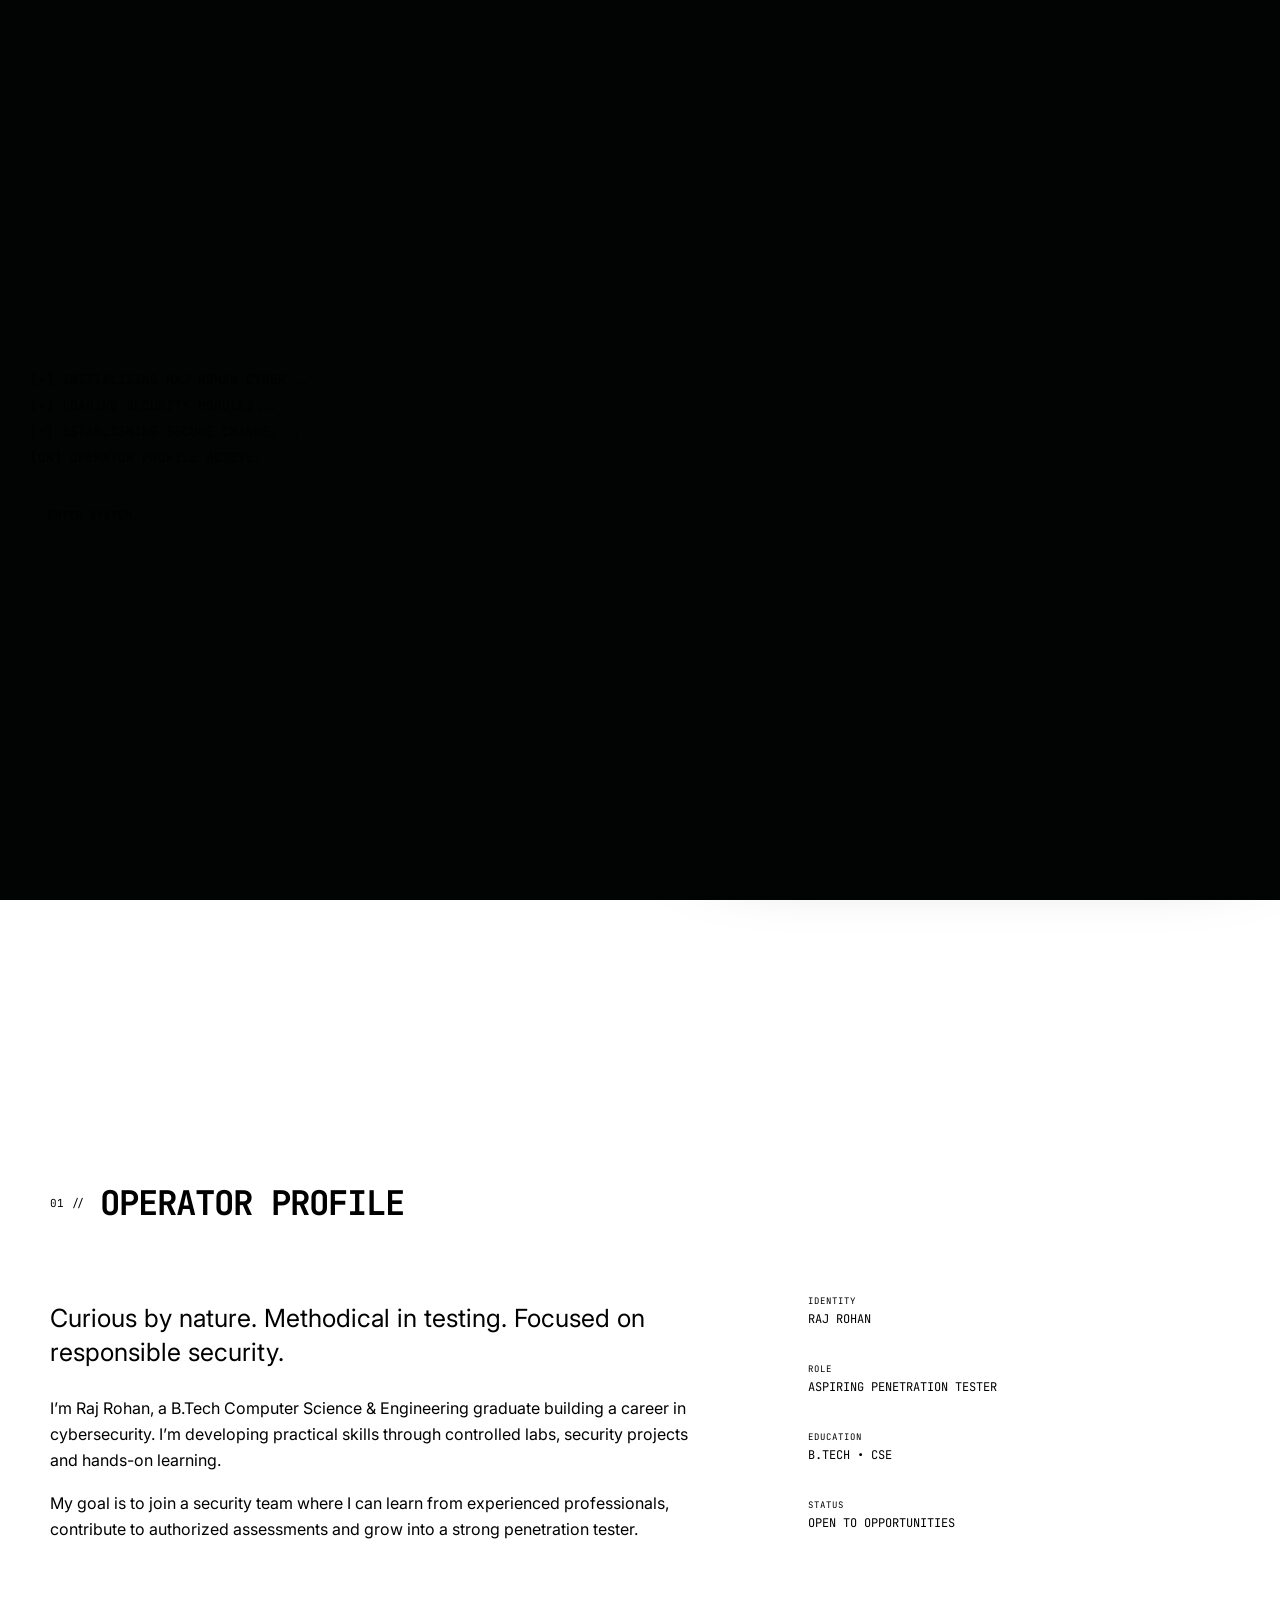
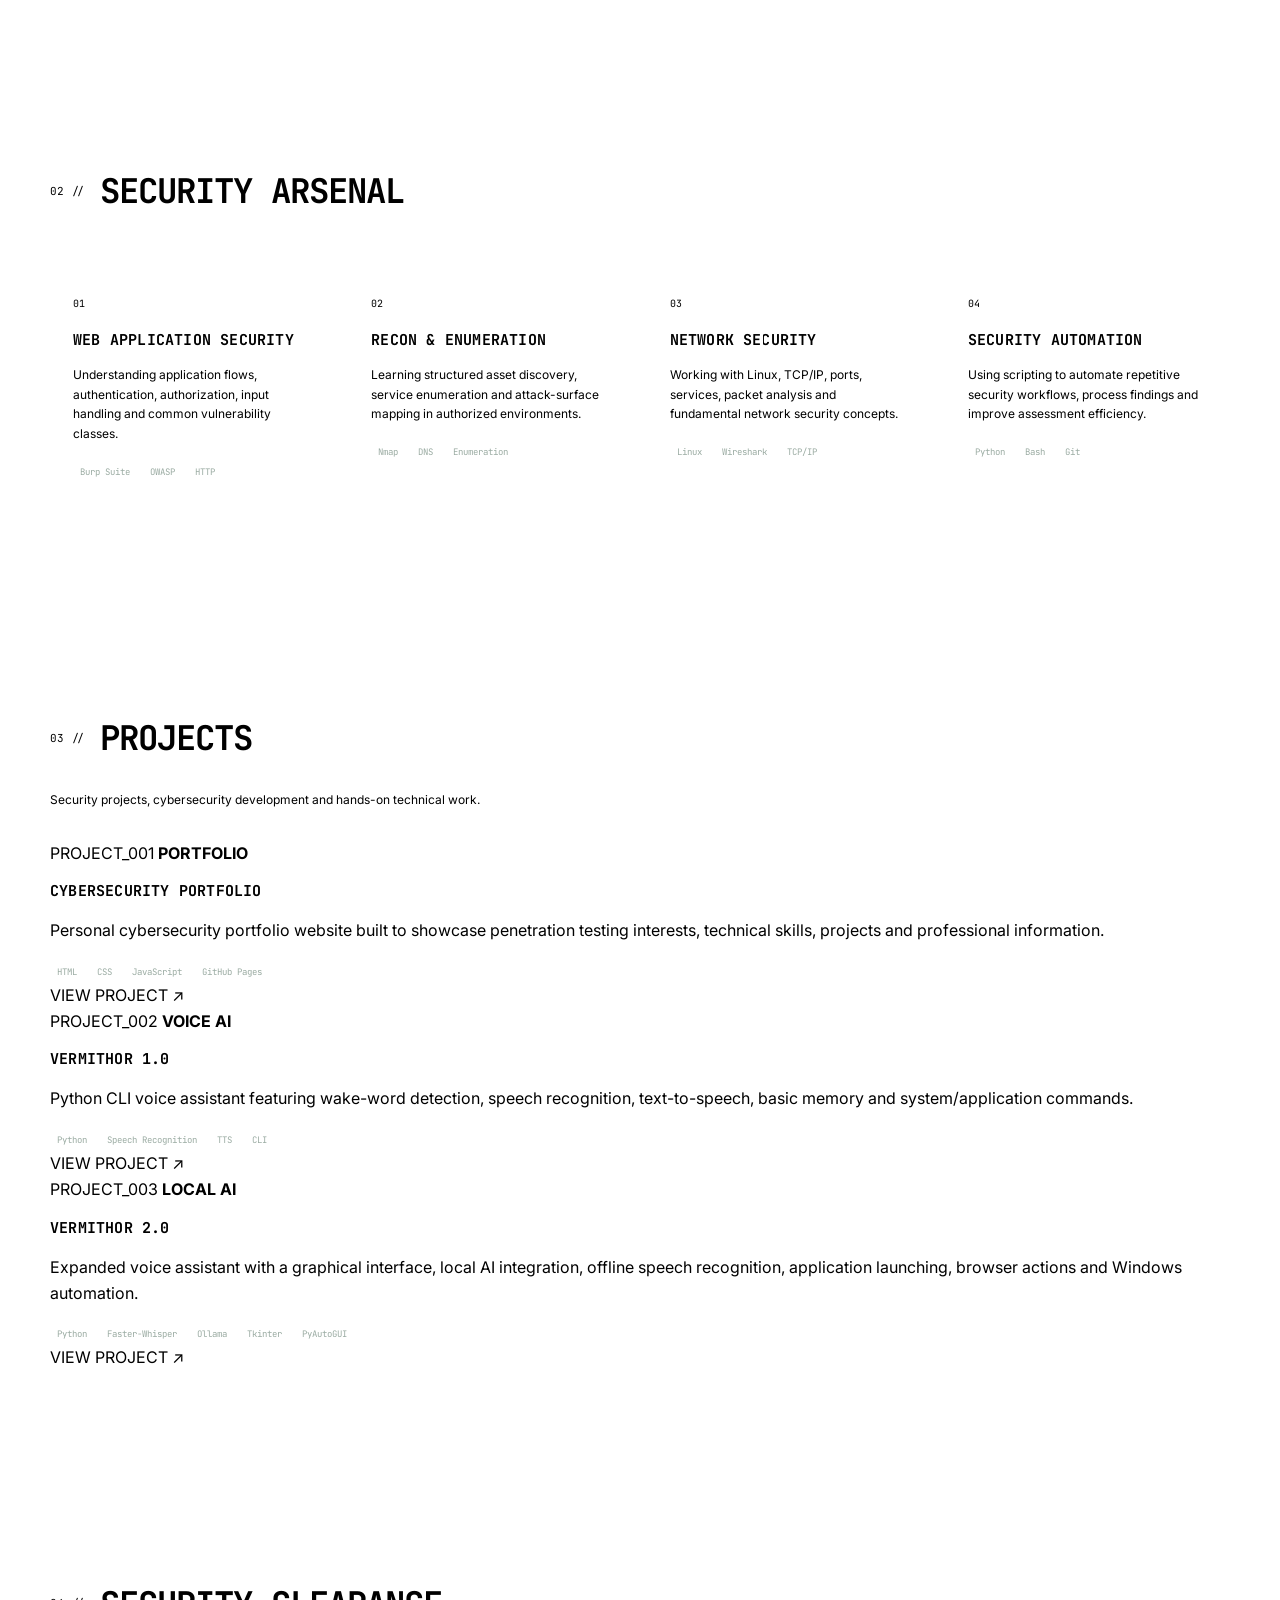
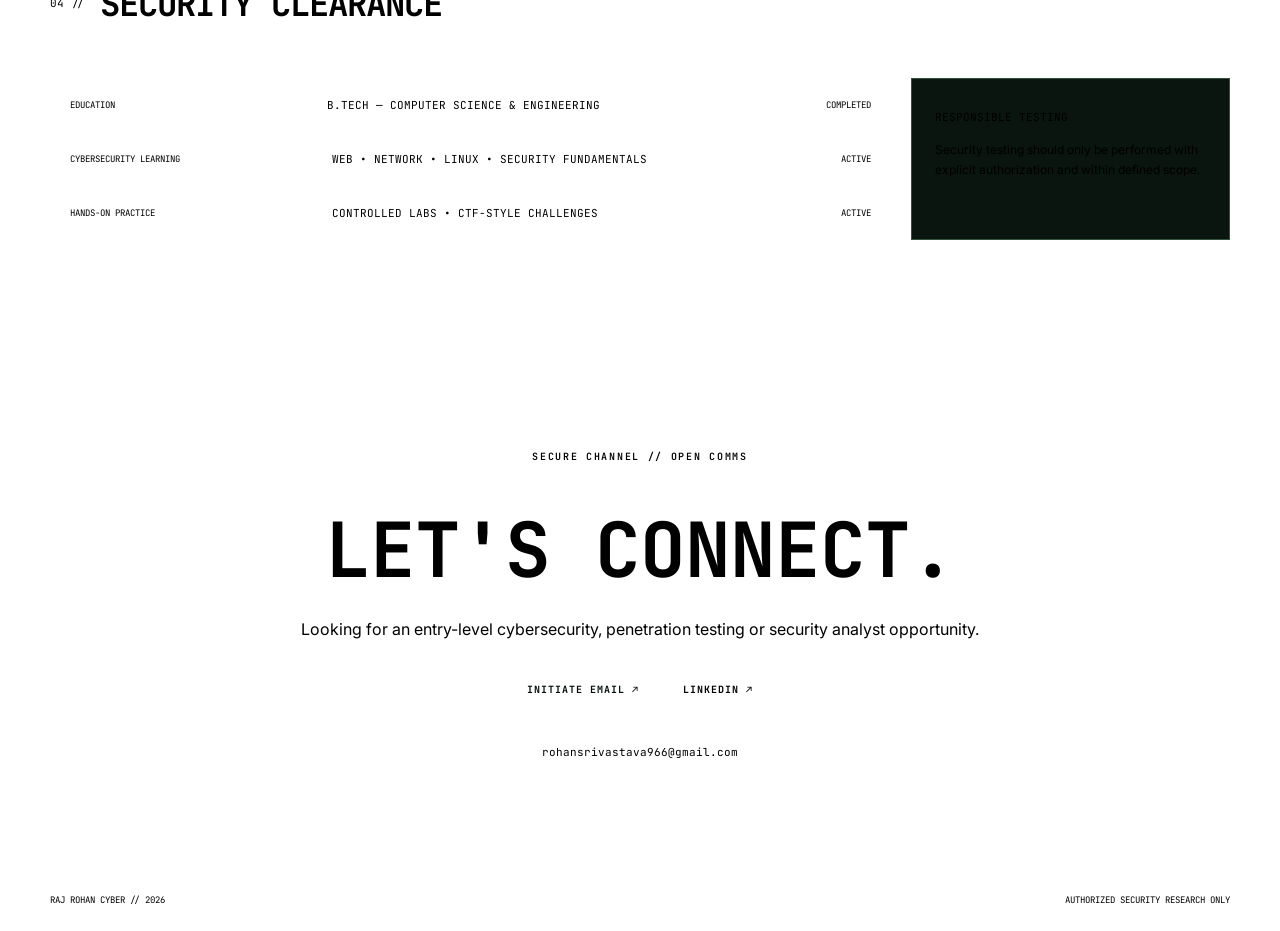
==== commit a31df22d: "Enhance index.html with meta tags and versioning Updated meta tags and links in the HTML file. Added" ====
--- a/index.html
+++ b/index.html
@@ -1,72 +1,776 @@
 <!doctype html>
 <html lang="en">
 <head>
-<meta charset="utf-8"><meta name="viewport" content="width=device-width,initial-scale=1">
-<meta name="description" content="RajRohan-Cyber — Cybersecurity and penetration testing portfolio">
-<title>RAJ ROHAN CYBER // SECURITY OPERATIONS</title>
-<link rel="preconnect" href="https://fonts.googleapis.com"><link rel="preconnect" href="https://fonts.gstatic.com" crossorigin>
-<link href="https://fonts.googleapis.com/css2?family=Inter:wght@400;500;600;700;800&family=JetBrains+Mono:wght@400;500;600;700&display=swap" rel="stylesheet">
-<link rel="stylesheet" href="style.css">
+    <meta charset="utf-8">
+    <meta name="viewport" content="width=device-width, initial-scale=1">
+
+    <meta
+        name="description"
+        content="Raj Rohan Cyber — Cybersecurity and penetration testing portfolio"
+    >
+
+    <meta
+        name="theme-color"
+        content="#63ff9d"
+    >
+
+    <title>RAJ ROHAN CYBER // SECURITY OPERATIONS</title>
+
+    <link rel="preconnect" href="https://fonts.googleapis.com">
+    <link rel="preconnect" href="https://fonts.gstatic.com" crossorigin>
+
+    <link
+        href="https://fonts.googleapis.com/css2?family=Inter:wght@400;500;600;700;800&family=JetBrains+Mono:wght@400;500;600;700&display=swap"
+        rel="stylesheet"
+    >
+
+    <link rel="stylesheet" href="style.css?v=20260904">
+
 </head>
+
 <body>
-<div class="scanlines"></div><div class="boot" id="boot"><div><span class="accent">[+]</span> INITIALIZING RAJ ROHAN CYBER...</div><div><span class="accent">[+]</span> LOADING SECURITY MODULES...</div><div><span class="accent">[+]</span> ESTABLISHING SECURE CHANNEL...</div><div><span class="accent">[OK]</span> OPERATOR PROFILE ACTIVE.</div><button id="enter">ENTER SYSTEM</button></div>
-
-<header>
-<a class="brand" href="#home"><span>RR</span> RAJ ROHAN CYBER</a>
-<nav><a href="#operator">Operator</a><a href="#arsenal">Arsenal</a><a href="#missions">Missions</a><a href="#clearance">Clearance</a><a href="#comms">Comms</a></nav>
-<button id="theme" title="Toggle display">◐</button><button id="menu">☰</button>
-</header>
-
-<main>
-<section id="home" class="hero">
-<div class="hero-left">
-<div class="system">SYSTEM // SECURITY OPERATIONS <span>ONLINE</span></div>
-<p class="kicker">CYBERSECURITY • PENTESTING • COMPUTER SCIENCE</p>
-<h1>Raj Rohan<br><span>Cybersecurity.</span></h1>
-<p class="hero-text">Aspiring penetration tester and Computer Science Engineer focused on web application security, network security, reconnaissance and security automation.</p>
-<div class="buttons"><a class="btn primary" href="#missions">VIEW MISSIONS ↗</a><a class="btn primary" href="resume/" target="_blank" rel="noopener noreferrer">
-    VIEW RESUME
-</a><a class="btn" href="resume/index.html" download="Raj-Rohan-Cyber-Resume.html">
-    DOWNLOAD RESUME
-</a></div>
-<div class="links"><a href="https://github.com/RajRohan-Cyber" target="_blank">GITHUB ↗</a><a href="https://www.linkedin.com/in/i-am-raj-rohan" target="_blank">LINKEDIN ↗</a><a href="mailto:rohansrivastava966@gmail.com">EMAIL ↗</a></div>
-</div>
-<div class="console"><div class="console-head"><i></i><i></i><i></i><span>secure-shell // raj@cyber</span></div><div class="console-body"><p><b>$</b> whoami</p><p class="out">raj_rohan_cyber</p><p><b>$</b> cat objective.txt</p><p class="out">find weaknesses.<br>understand impact.<br>document remediation.</p><p><b>$</b> ./status</p><p class="green">[+] AUTHORIZED LABS / LEARNING / BUILDING</p><p><b>$</b> <span class="blink">_</span></p></div></div>
-</section>
-
-<section id="operator" class="section">
-<div class="section-title"><span>01 //</span><h2>OPERATOR PROFILE</h2></div>
-<div class="operator-grid"><div><p class="lead">Curious by nature. Methodical in testing. Focused on responsible security.</p><p>I’m Raj Rohan, a B.Tech Computer Science & Engineering graduate building a career in cybersecurity. I’m developing practical skills through controlled labs, security projects and hands-on learning.</p><p>My goal is to join a security team where I can learn from experienced professionals, contribute to authorized assessments and grow into a strong penetration tester.</p></div>
-<div class="readout"><div><small>IDENTITY</small><strong>RAJ ROHAN</strong></div><div><small>ROLE</small><strong>ASPIRING PENETRATION TESTER</strong></div><div><small>EDUCATION</small><strong>B.TECH • CSE</strong></div><div><small>STATUS</small><strong class="green">OPEN TO OPPORTUNITIES</strong></div></div></div>
-</section>
-
-<section id="arsenal" class="section">
-<div class="section-title"><span>02 //</span><h2>SECURITY ARSENAL</h2></div>
-<div class="arsenal-grid">
-<article><b class="num">01</b><h3>WEB APPLICATION SECURITY</h3><p>Understanding application flows, authentication, authorization, input handling and common vulnerability classes.</p><div class="chips"><span>Burp Suite</span><span>OWASP</span><span>HTTP</span></div></article>
-<article><b class="num">02</b><h3>RECON & ENUMERATION</h3><p>Learning structured asset discovery, service enumeration and attack-surface mapping in authorized environments.</p><div class="chips"><span>Nmap</span><span>DNS</span><span>Enumeration</span></div></article>
-<article><b class="num">03</b><h3>NETWORK SECURITY</h3><p>Working with Linux, TCP/IP, ports, services, packet analysis and fundamental network security concepts.</p><div class="chips"><span>Linux</span><span>Wireshark</span><span>TCP/IP</span></div></article>
-<article><b class="num">04</b><h3>SECURITY AUTOMATION</h3><p>Using scripting to automate repetitive security workflows, process findings and improve assessment efficiency.</p><div class="chips"><span>Python</span><span>Bash</span><span>Git</span></div></article>
-</div></section>
-
-<section id="missions" class="section">
-<div class="section-title"><span>03 //</span><h2>FIELD MISSIONS</h2></div><p class="sub">Controlled labs, academic work and security projects. Replace these with your verified repositories and write-ups.</p>
-<div class="missions">
-<article><div class="mission-top"><span>MISSION_001</span><b>WEB SECURITY</b></div><h3>WEB APPLICATION SECURITY LAB</h3><p>Controlled lab work focused on request analysis, authentication, access control and input validation.</p><div class="chips"><span>Burp Suite</span><span>OWASP</span><span>Linux</span></div><a href="https://github.com/RajRohan-Cyber" target="_blank">CASE FILE ↗</a></article>
-<article><div class="mission-top"><span>MISSION_002</span><b>NETWORK</b></div><h3>NETWORK RECON LAB</h3><p>Authorized lab exploring host discovery, service enumeration and structured security assessment reporting.</p><div class="chips"><span>Nmap</span><span>Wireshark</span><span>TCP/IP</span></div><a href="https://github.com/RajRohan-Cyber" target="_blank">CASE FILE ↗</a></article>
-<article><div class="mission-top"><span>MISSION_003</span><b>AUTOMATION</b></div><h3>SECURITY RECON HELPER</h3><p>Python-based learning project concept for organizing authorized reconnaissance results and assessment notes.</p><div class="chips"><span>Python</span><span>CLI</span><span>Automation</span></div><a href="https://github.com/RajRohan-Cyber" target="_blank">CASE FILE ↗</a></article>
-</div></section>
-
-<section id="clearance" class="section">
-<div class="section-title"><span>04 //</span><h2>SECURITY CLEARANCE</h2></div>
-<div class="clearance-grid"><div class="clearance-main"><div class="clearance-row"><span>EDUCATION</span><strong>B.TECH — COMPUTER SCIENCE & ENGINEERING</strong><em>COMPLETED</em></div><div class="clearance-row"><span>CYBERSECURITY LEARNING</span><strong>WEB • NETWORK • LINUX • SECURITY FUNDAMENTALS</strong><em>ACTIVE</em></div><div class="clearance-row"><span>HANDS-ON PRACTICE</span><strong>CONTROLLED LABS • CTF-STYLE CHALLENGES</strong><em>ACTIVE</em></div></div><div class="notice"><b>RESPONSIBLE TESTING</b><p>Security testing should only be performed with explicit authorization and within defined scope.</p></div></div>
-</section>
-
-<section id="comms" class="section comms">
-<div class="system">SECURE CHANNEL // OPEN COMMS</div><h2>LET'S CONNECT.</h2><p>Looking for an entry-level cybersecurity, penetration testing or security analyst opportunity.</p>
-<div class="buttons"><a class="btn primary" href="mailto:rohansrivastava966@gmail.com">INITIATE EMAIL ↗</a><a class="btn" href="https://www.linkedin.com/in/i-am-raj-rohan" target="_blank">LINKEDIN ↗</a></div>
-<p class="email">rohansrivastava966@gmail.com</p></section>
-</main>
-<footer><span>RAJ ROHAN CYBER // 2026</span><span>AUTHORIZED SECURITY RESEARCH ONLY</span></footer>
-<script src="script.js"></script>
-</body></html>
+
+    <div class="scanlines"></div>
+
+    <!-- BOOT SCREEN -->
+    <div class="boot" id="boot">
+
+        <div>
+            <span class="accent">[+]</span>
+            INITIALIZING RAJ ROHAN CYBER...
+        </div>
+
+        <div>
+            <span class="accent">[+]</span>
+            LOADING SECURITY MODULES...
+        </div>
+
+        <div>
+            <span class="accent">[+]</span>
+            ESTABLISHING SECURE CHANNEL...
+        </div>
+
+        <div>
+            <span class="accent">[OK]</span>
+            OPERATOR PROFILE ACTIVE.
+        </div>
+
+        <button id="enter">
+            ENTER SYSTEM
+        </button>
+
+    </div>
+
+
+    <!-- HEADER -->
+    <header>
+
+        <a class="brand" href="#home">
+            <span>RR</span>
+            RAJ ROHAN CYBER
+        </a>
+
+        <nav id="nav">
+
+            <a href="#operator">
+                Operator
+            </a>
+
+            <a href="#arsenal">
+                Arsenal
+            </a>
+
+            <a href="#projects">
+                Projects
+            </a>
+
+            <a href="#clearance">
+                Clearance
+            </a>
+
+            <a href="#comms">
+                Comms
+            </a>
+
+        </nav>
+
+        <div class="header-actions">
+
+            <button
+                id="theme"
+                title="Toggle display"
+                aria-label="Toggle display theme"
+            >
+                ◐
+            </button>
+
+            <button
+                id="menu"
+                aria-label="Open navigation menu"
+            >
+                ☰
+            </button>
+
+        </div>
+
+    </header>
+
+
+    <main>
+
+        <!-- HERO -->
+        <section id="home" class="hero">
+
+            <div class="hero-left">
+
+                <div class="system">
+                    SYSTEM // SECURITY OPERATIONS
+                    <span>ONLINE</span>
+                </div>
+
+                <p class="kicker">
+                    CYBERSECURITY • PENTESTING • COMPUTER SCIENCE
+                </p>
+
+                <h1>
+                    Raj Rohan<br>
+                    <span>Cybersecurity.</span>
+                </h1>
+
+                <p class="hero-text">
+                    Aspiring penetration tester and Computer Science Engineer
+                    focused on web application security, network security,
+                    reconnaissance and security automation.
+                </p>
+
+                <div class="buttons">
+
+                    <a
+                        class="btn primary"
+                        href="#projects"
+                    >
+                        VIEW PROJECTS ↗
+                    </a>
+
+                    <a
+                        class="btn primary"
+                        href="resume/Raj-Rohan-Cybersecurity-Resume.pdf"
+                        target="_blank"
+                        rel="noopener noreferrer"
+                    >
+                        VIEW RESUME ↗
+                    </a>
+
+                    <a
+                        class="btn"
+                        href="resume/Raj-Rohan-Cybersecurity-Resume.pdf"
+                        download="Raj-Rohan-Cybersecurity-Resume.pdf"
+                    >
+                        DOWNLOAD RESUME ↗
+                    </a>
+
+                </div>
+
+                <div class="links">
+
+                    <a
+                        href="https://github.com/RajRohan-Cyber"
+                        target="_blank"
+                        rel="noopener noreferrer"
+                    >
+                        GITHUB ↗
+                    </a>
+
+                    <a
+                        href="https://www.linkedin.com/in/i-am-raj-rohan"
+                        target="_blank"
+                        rel="noopener noreferrer"
+                    >
+                        LINKEDIN ↗
+                    </a>
+
+                    <a
+                        href="mailto:rohansrivastava966@gmail.com"
+                    >
+                        EMAIL ↗
+                    </a>
+
+                </div>
+
+            </div>
+
+
+            <!-- TERMINAL -->
+            <div class="console">
+
+                <div class="console-head">
+
+                    <i></i>
+                    <i></i>
+                    <i></i>
+
+                    <span>
+                        secure-shell // raj@cyber
+                    </span>
+
+                </div>
+
+                <div class="console-body">
+
+                    <p>
+                        <b>$</b>
+                        whoami
+                    </p>
+
+                    <p class="out">
+                        raj_rohan_cyber
+                    </p>
+
+                    <p>
+                        <b>$</b>
+                        cat objective.txt
+                    </p>
+
+                    <p class="out">
+                        find weaknesses.<br>
+                        understand impact.<br>
+                        document remediation.
+                    </p>
+
+                    <p>
+                        <b>$</b>
+                        ./status
+                    </p>
+
+                    <p class="green">
+                        [+] AUTHORIZED LABS / LEARNING / BUILDING
+                    </p>
+
+                    <p>
+                        <b>$</b>
+                        <span class="blink">_</span>
+                    </p>
+
+                </div>
+
+            </div>
+
+        </section>
+
+
+        <!-- OPERATOR -->
+        <section id="operator" class="section">
+
+            <div class="section-title">
+
+                <span>01 //</span>
+
+                <h2>
+                    OPERATOR PROFILE
+                </h2>
+
+            </div>
+
+
+            <div class="operator-grid">
+
+                <div>
+
+                    <p class="lead">
+                        Curious by nature. Methodical in testing.
+                        Focused on responsible security.
+                    </p>
+
+                    <p>
+                        I’m Raj Rohan, a B.Tech Computer Science &
+                        Engineering graduate building a career in
+                        cybersecurity. I’m developing practical skills
+                        through controlled labs, security projects and
+                        hands-on learning.
+                    </p>
+
+                    <p>
+                        My goal is to join a security team where I can
+                        learn from experienced professionals, contribute
+                        to authorized assessments and grow into a strong
+                        penetration tester.
+                    </p>
+
+                </div>
+
+
+                <div class="readout">
+
+                    <div>
+                        <small>IDENTITY</small>
+                        <strong>RAJ ROHAN</strong>
+                    </div>
+
+                    <div>
+                        <small>ROLE</small>
+                        <strong>
+                            ASPIRING PENETRATION TESTER
+                        </strong>
+                    </div>
+
+                    <div>
+                        <small>EDUCATION</small>
+                        <strong>
+                            B.TECH • CSE
+                        </strong>
+                    </div>
+
+                    <div>
+                        <small>STATUS</small>
+                        <strong class="green">
+                            OPEN TO OPPORTUNITIES
+                        </strong>
+                    </div>
+
+                </div>
+
+            </div>
+
+        </section>
+
+
+        <!-- ARSENAL -->
+        <section id="arsenal" class="section">
+
+            <div class="section-title">
+
+                <span>02 //</span>
+
+                <h2>
+                    SECURITY ARSENAL
+                </h2>
+
+            </div>
+
+
+            <div class="arsenal-grid">
+
+                <article>
+
+                    <b class="num">01</b>
+
+                    <h3>
+                        WEB APPLICATION SECURITY
+                    </h3>
+
+                    <p>
+                        Understanding application flows, authentication,
+                        authorization, input handling and common
+                        vulnerability classes.
+                    </p>
+
+                    <div class="chips">
+
+                        <span>Burp Suite</span>
+                        <span>OWASP</span>
+                        <span>HTTP</span>
+
+                    </div>
+
+                </article>
+
+
+                <article>
+
+                    <b class="num">02</b>
+
+                    <h3>
+                        RECON & ENUMERATION
+                    </h3>
+
+                    <p>
+                        Learning structured asset discovery, service
+                        enumeration and attack-surface mapping in
+                        authorized environments.
+                    </p>
+
+                    <div class="chips">
+
+                        <span>Nmap</span>
+                        <span>DNS</span>
+                        <span>Enumeration</span>
+
+                    </div>
+
+                </article>
+
+
+                <article>
+
+                    <b class="num">03</b>
+
+                    <h3>
+                        NETWORK SECURITY
+                    </h3>
+
+                    <p>
+                        Working with Linux, TCP/IP, ports, services,
+                        packet analysis and fundamental network
+                        security concepts.
+                    </p>
+
+                    <div class="chips">
+
+                        <span>Linux</span>
+                        <span>Wireshark</span>
+                        <span>TCP/IP</span>
+
+                    </div>
+
+                </article>
+
+
+                <article>
+
+                    <b class="num">04</b>
+
+                    <h3>
+                        SECURITY AUTOMATION
+                    </h3>
+
+                    <p>
+                        Using scripting to automate repetitive security
+                        workflows, process findings and improve
+                        assessment efficiency.
+                    </p>
+
+                    <div class="chips">
+
+                        <span>Python</span>
+                        <span>Bash</span>
+                        <span>Git</span>
+
+                    </div>
+
+                </article>
+
+            </div>
+
+        </section>
+
+
+        <!-- PROJECTS -->
+        <section id="projects" class="section">
+
+            <div class="section-title">
+
+                <span>03 //</span>
+
+                <h2>
+                    PROJECTS
+                </h2>
+
+            </div>
+
+            <p class="sub">
+                Security projects, cybersecurity development and
+                hands-on technical work.
+            </p>
+
+
+            <div class="projects">
+
+
+                <!-- PROJECT 01 -->
+                <article class="project-card">
+
+                    <div class="project-top">
+
+                        <span>
+                            PROJECT_001
+                        </span>
+
+                        <b>
+                            PORTFOLIO
+                        </b>
+
+                    </div>
+
+                    <h3>
+                        CYBERSECURITY PORTFOLIO
+                    </h3>
+
+                    <p>
+                        Personal cybersecurity portfolio website built
+                        to showcase penetration testing interests,
+                        technical skills, projects and professional
+                        information.
+                    </p>
+
+                    <div class="chips">
+
+                        <span>HTML</span>
+                        <span>CSS</span>
+                        <span>JavaScript</span>
+                        <span>GitHub Pages</span>
+
+                    </div>
+
+                    <a
+                        href="https://github.com/RajRohan-Cyber/RajRohan-Cyber.github.io"
+                        target="_blank"
+                        rel="noopener noreferrer"
+                    >
+                        VIEW PROJECT ↗
+                    </a>
+
+                </article>
+
+
+                <!-- PROJECT 02 -->
+                <article class="project-card">
+
+                    <div class="project-top">
+
+                        <span>
+                            PROJECT_002
+                        </span>
+
+                        <b>
+                            VOICE AI
+                        </b>
+
+                    </div>
+
+                    <h3>
+                        VERMITHOR 1.0
+                    </h3>
+
+                    <p>
+                        Python CLI voice assistant featuring wake-word
+                        detection, speech recognition, text-to-speech,
+                        basic memory and system/application commands.
+                    </p>
+
+                    <div class="chips">
+
+                        <span>Python</span>
+                        <span>Speech Recognition</span>
+                        <span>TTS</span>
+                        <span>CLI</span>
+
+                    </div>
+
+                    <a
+                        href="https://github.com/RajRohan-Cyber/Vermithor-1.0"
+                        target="_blank"
+                        rel="noopener noreferrer"
+                    >
+                        VIEW PROJECT ↗
+                    </a>
+
+                </article>
+
+
+                <!-- PROJECT 03 -->
+                <article class="project-card">
+
+                    <div class="project-top">
+
+                        <span>
+                            PROJECT_003
+                        </span>
+
+                        <b>
+                            LOCAL AI
+                        </b>
+
+                    </div>
+
+                    <h3>
+                        VERMITHOR 2.0
+                    </h3>
+
+                    <p>
+                        Expanded voice assistant with a graphical
+                        interface, local AI integration, offline
+                        speech recognition, application launching,
+                        browser actions and Windows automation.
+                    </p>
+
+                    <div class="chips">
+
+                        <span>Python</span>
+                        <span>Faster-Whisper</span>
+                        <span>Ollama</span>
+                        <span>Tkinter</span>
+                        <span>PyAutoGUI</span>
+
+                    </div>
+
+                    <a
+                        href="https://github.com/RajRohan-Cyber/Vermithor-2.0"
+                        target="_blank"
+                        rel="noopener noreferrer"
+                    >
+                        VIEW PROJECT ↗
+                    </a>
+
+                </article>
+
+            </div>
+
+        </section>
+
+
+        <!-- CLEARANCE -->
+        <section id="clearance" class="section">
+
+            <div class="section-title">
+
+                <span>04 //</span>
+
+                <h2>
+                    SECURITY CLEARANCE
+                </h2>
+
+            </div>
+
+
+            <div class="clearance-grid">
+
+                <div class="clearance-main">
+
+                    <div class="clearance-row">
+
+                        <span>
+                            EDUCATION
+                        </span>
+
+                        <strong>
+                            B.TECH — COMPUTER SCIENCE & ENGINEERING
+                        </strong>
+
+                        <em>
+                            COMPLETED
+                        </em>
+
+                    </div>
+
+
+                    <div class="clearance-row">
+
+                        <span>
+                            CYBERSECURITY LEARNING
+                        </span>
+
+                        <strong>
+                            WEB • NETWORK • LINUX • SECURITY FUNDAMENTALS
+                        </strong>
+
+                        <em>
+                            ACTIVE
+                        </em>
+
+                    </div>
+
+
+                    <div class="clearance-row">
+
+                        <span>
+                            HANDS-ON PRACTICE
+                        </span>
+
+                        <strong>
+                            CONTROLLED LABS • CTF-STYLE CHALLENGES
+                        </strong>
+
+                        <em>
+                            ACTIVE
+                        </em>
+
+                    </div>
+
+                </div>
+
+
+                <div class="notice">
+
+                    <b>
+                        RESPONSIBLE TESTING
+                    </b>
+
+                    <p>
+                        Security testing should only be performed with
+                        explicit authorization and within defined scope.
+                    </p>
+
+                </div>
+
+            </div>
+
+        </section>
+
+
+        <!-- CONTACT -->
+        <section id="comms" class="section comms">
+
+            <div class="system">
+                SECURE CHANNEL // OPEN COMMS
+            </div>
+
+            <h2>
+                LET'S CONNECT.
+            </h2>
+
+            <p>
+                Looking for an entry-level cybersecurity,
+                penetration testing or security analyst opportunity.
+            </p>
+
+
+            <div class="buttons">
+
+                <a
+                    class="btn primary"
+                    href="mailto:rohansrivastava966@gmail.com?subject=Cybersecurity%20Opportunity%20for%20Raj%20Rohan"
+                >
+                    INITIATE EMAIL ↗
+                </a>
+
+                <a
+                    class="btn"
+                    href="https://www.linkedin.com/in/i-am-raj-rohan"
+                    target="_blank"
+                    rel="noopener noreferrer"
+                >
+                    LINKEDIN ↗
+                </a>
+
+            </div>
+
+
+            <a
+                class="email"
+                href="mailto:rohansrivastava966@gmail.com"
+            >
+                rohansrivastava966@gmail.com
+            </a>
+
+        </section>
+
+    </main>
+
+
+    <footer>
+
+        <span>
+            RAJ ROHAN CYBER // 2026
+        </span>
+
+        <span>
+            AUTHORIZED SECURITY RESEARCH ONLY
+        </span>
+
+    </footer>
+
+
+    <script src="script.js?v=20260904"></script>
+
+</body>
+</html>
